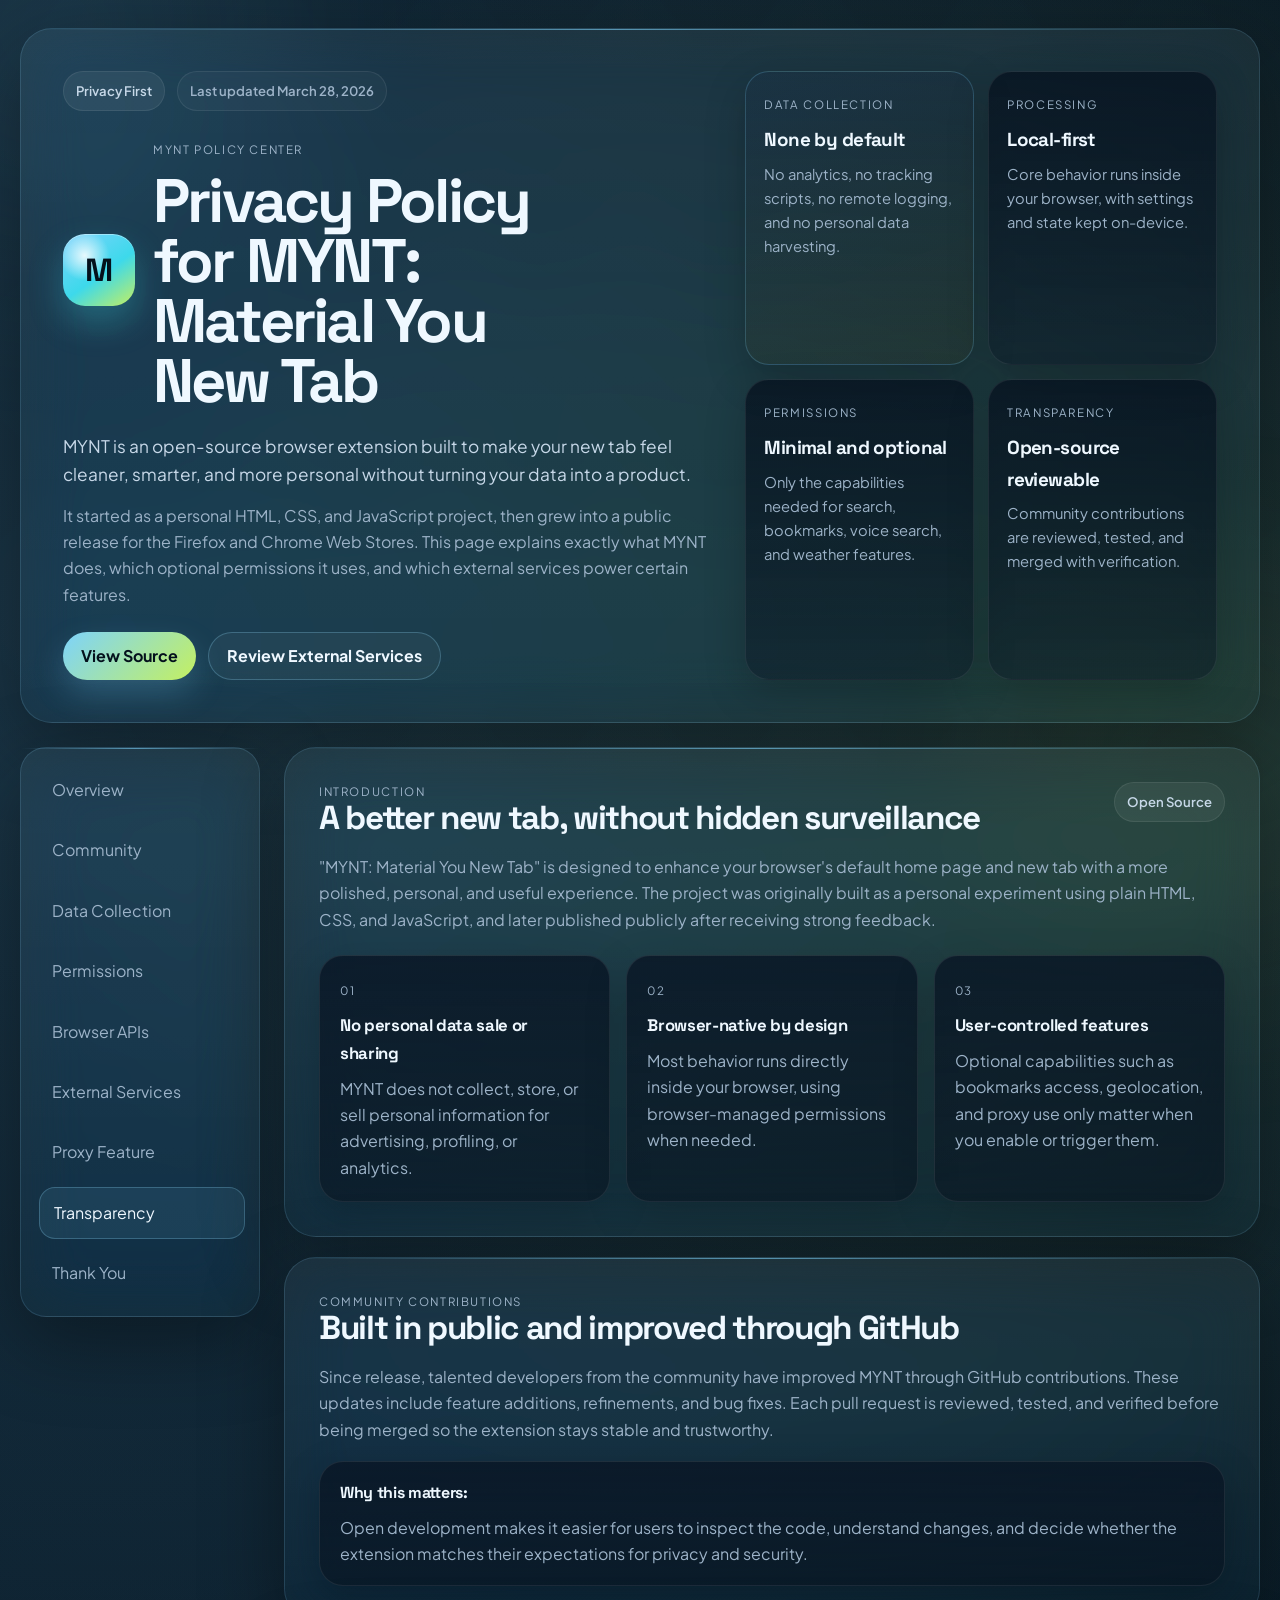
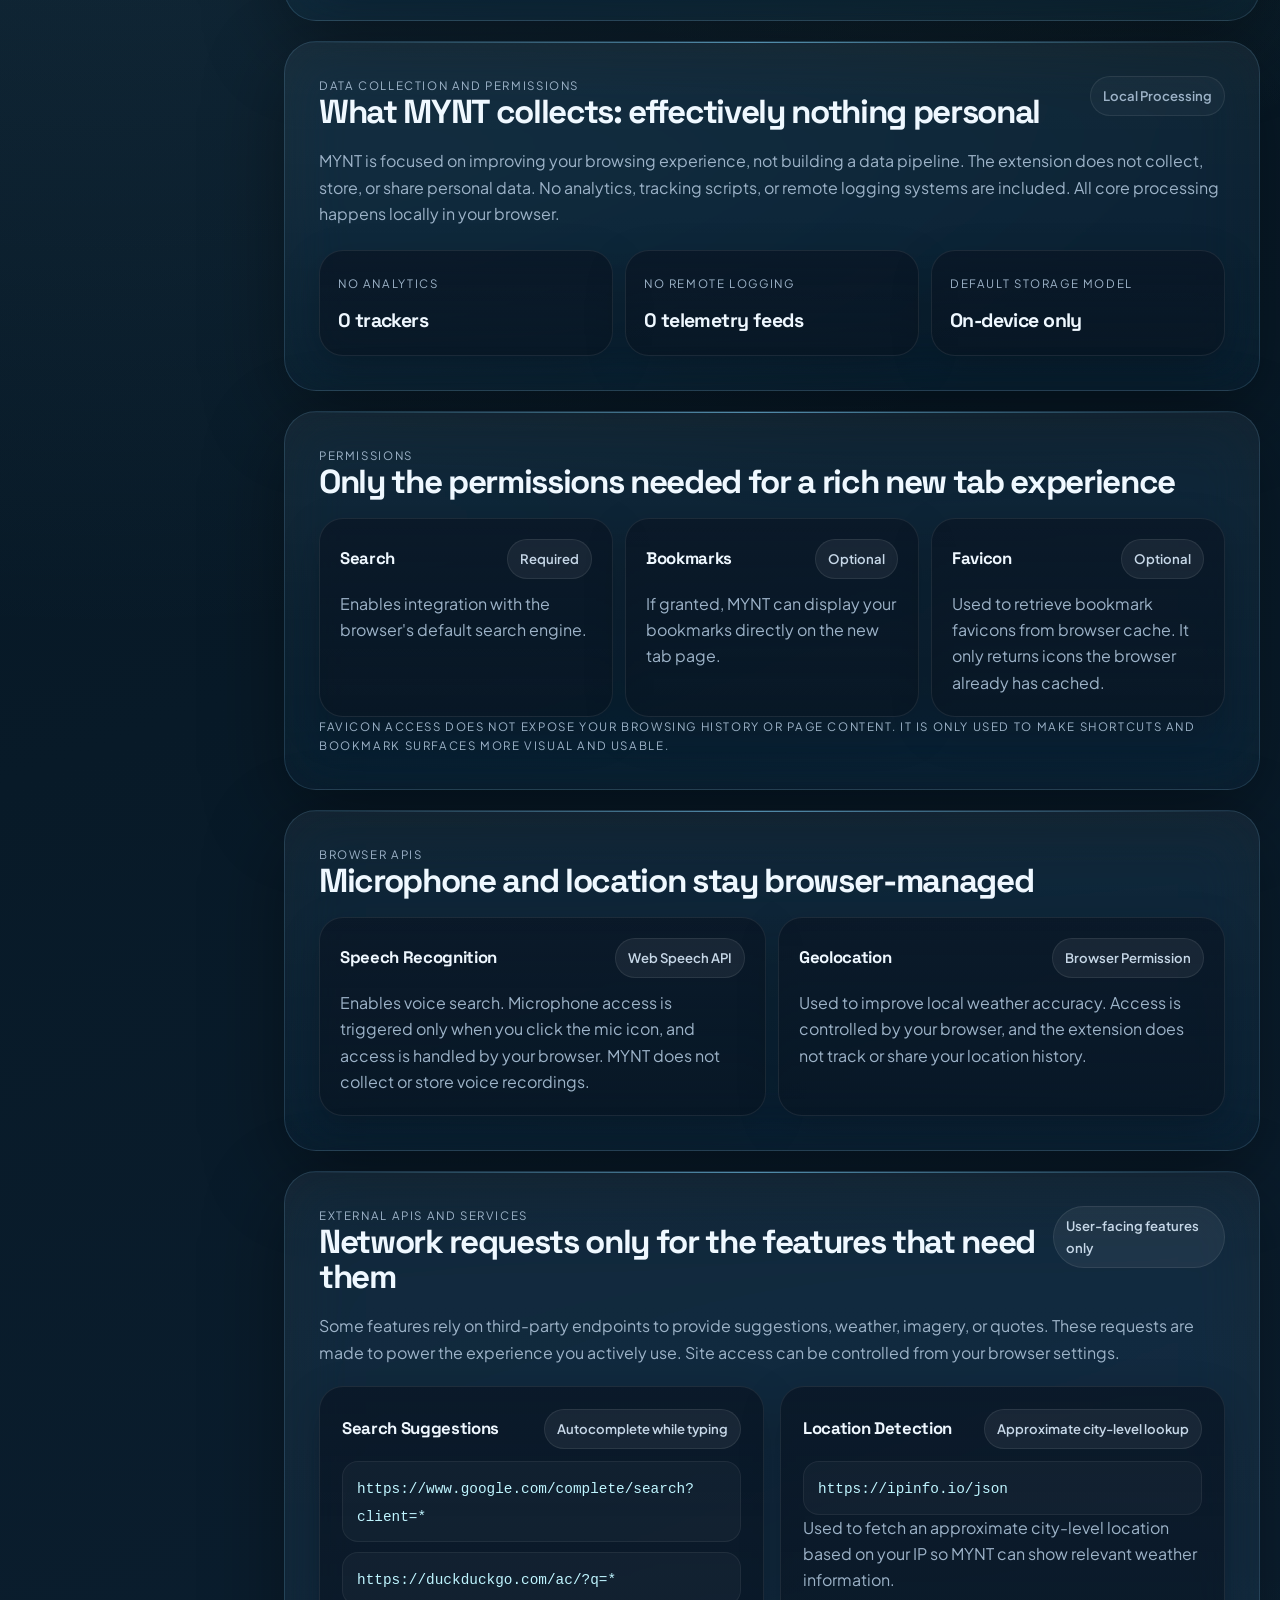
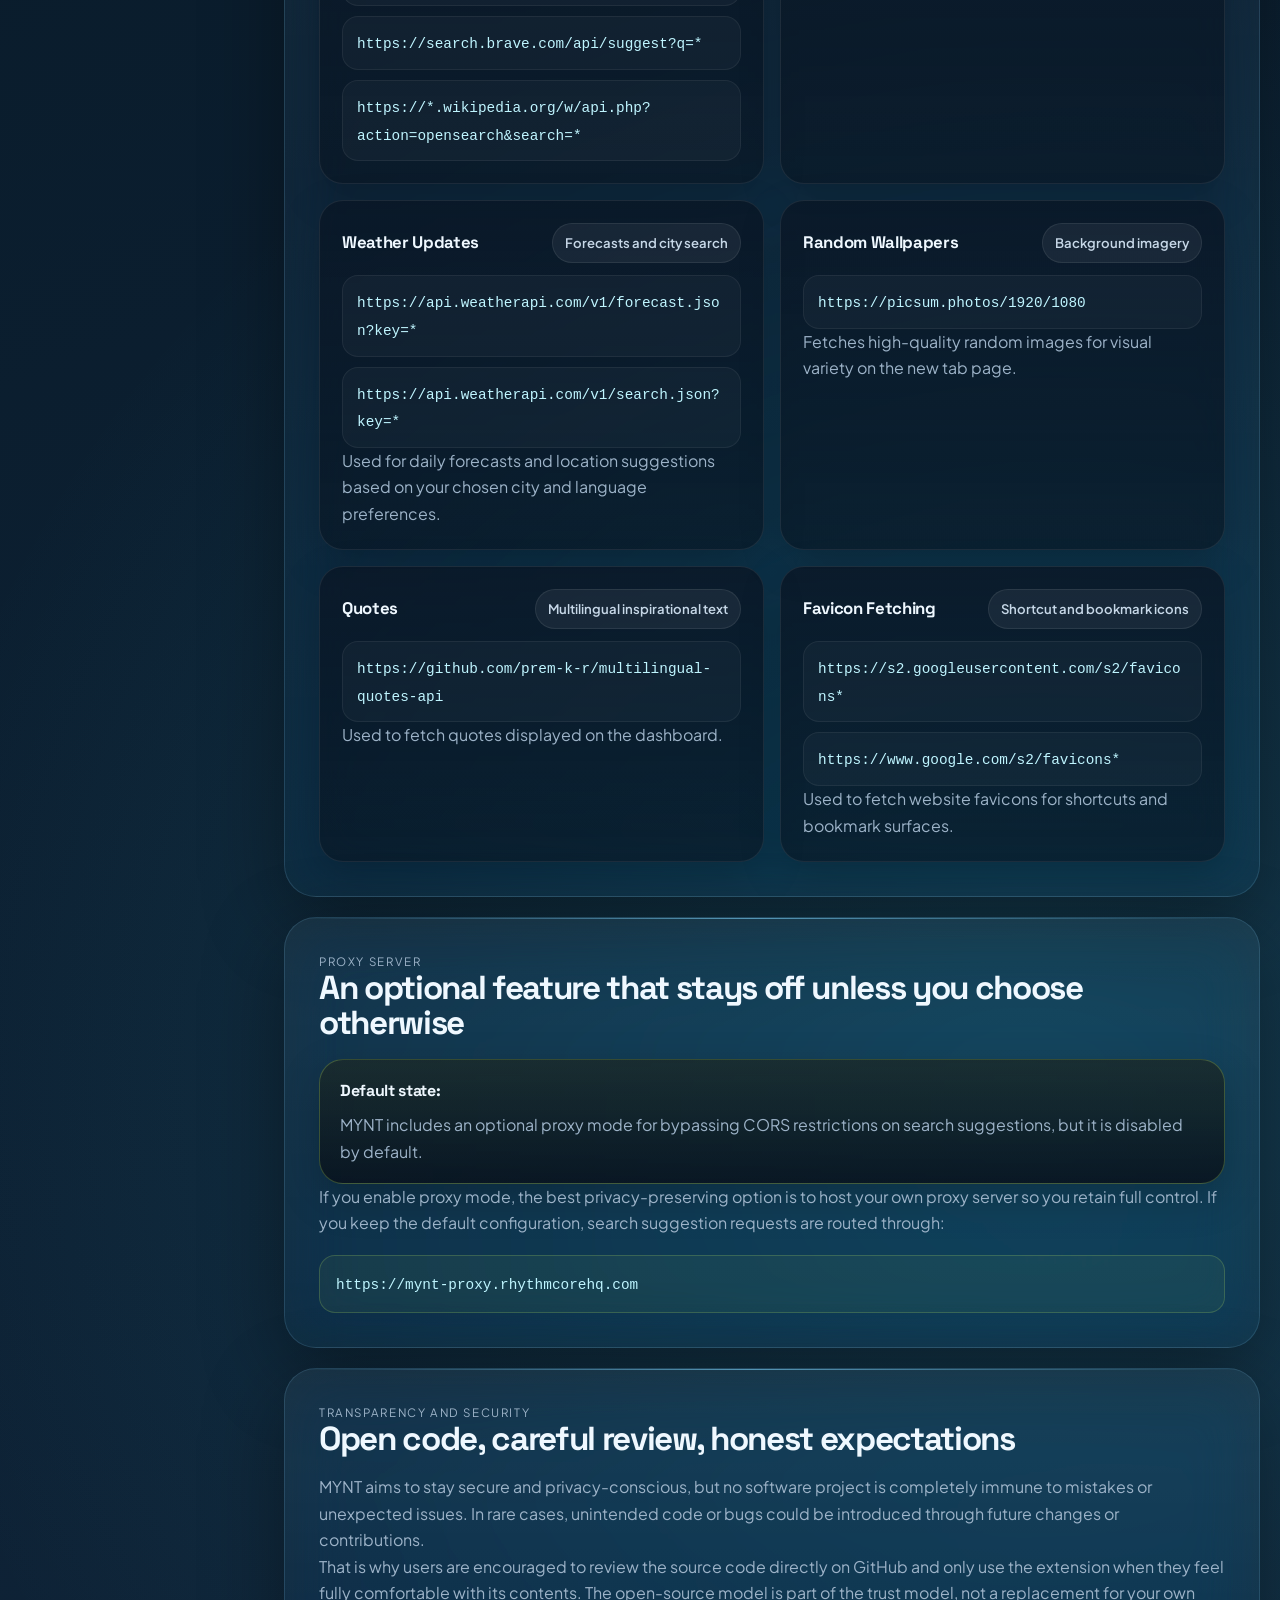
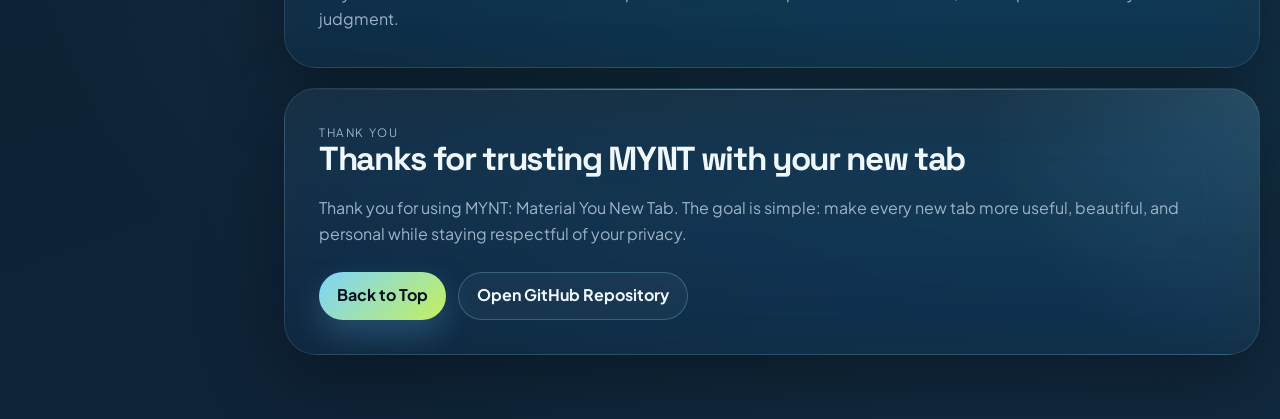
==== docs/privacy.html @ 91a8cda2 "Fix GitHub Pages docs path" ====
<!DOCTYPE html>
<html lang="en">
<head>
    <meta charset="UTF-8">
    <meta name="viewport" content="width=device-width, initial-scale=1.0">
    <title>Privacy Policy | MYNT: Material You New Tab</title>
    <meta name="description" content="Privacy Policy for MYNT: Material You New Tab. Learn what the extension accesses, which services it uses, and how it protects your privacy.">
    <link rel="icon" type="image/png" href="../icon-48.png">
    <link rel="preconnect" href="https://fonts.googleapis.com">
    <link rel="preconnect" href="https://fonts.gstatic.com" crossorigin>
    <link href="https://fonts.googleapis.com/css2?family=Plus+Jakarta+Sans:wght@400;500;600;700;800&family=Space+Grotesk:wght@400;500;700&display=swap" rel="stylesheet">
    <link rel="stylesheet" href="privacy.css">
</head>
<body>
    <div class="privacy-noise" aria-hidden="true"></div>
    <div class="privacy-glow privacy-glow-a" aria-hidden="true"></div>
    <div class="privacy-glow privacy-glow-b" aria-hidden="true"></div>

    <div class="page-shell">
        <header class="hero-panel" id="top">
            <div class="hero-copy">
                <div class="hero-eyebrow">
                    <span class="eyebrow-pill">Privacy First</span>
                    <span class="eyebrow-pill eyebrow-pill-muted">Last updated March 28, 2026</span>
                </div>
                <div class="brand-row">
                    <div class="brand-mark" aria-hidden="true">M</div>
                    <div>
                        <p class="brand-label">MYNT Policy Center</p>
                        <h1>Privacy Policy for MYNT: Material You New Tab</h1>
                    </div>
                </div>
                <p class="hero-lead">
                    MYNT is an open-source browser extension built to make your new tab feel cleaner,
                    smarter, and more personal without turning your data into a product.
                </p>
                <p class="hero-text">
                    It started as a personal HTML, CSS, and JavaScript project, then grew into a public
                    release for the Firefox and Chrome Web Stores. This page explains exactly what MYNT
                    does, which optional permissions it uses, and which external services power certain features.
                </p>
                <div class="hero-actions">
                    <a class="cta-primary" href="https://github.com/aniketmishra-0/OmSpace---New-Tab-Dashboard" target="_blank" rel="noreferrer">View Source</a>
                    <a class="cta-secondary" href="#services">Review External Services</a>
                </div>
            </div>

            <aside class="hero-stats" aria-label="Privacy highlights">
                <article class="signal-card signal-card-strong">
                    <span class="signal-label">Data Collection</span>
                    <strong>None by default</strong>
                    <p>No analytics, no tracking scripts, no remote logging, and no personal data harvesting.</p>
                </article>
                <article class="signal-card">
                    <span class="signal-label">Processing</span>
                    <strong>Local-first</strong>
                    <p>Core behavior runs inside your browser, with settings and state kept on-device.</p>
                </article>
                <article class="signal-card">
                    <span class="signal-label">Permissions</span>
                    <strong>Minimal and optional</strong>
                    <p>Only the capabilities needed for search, bookmarks, voice search, and weather features.</p>
                </article>
                <article class="signal-card">
                    <span class="signal-label">Transparency</span>
                    <strong>Open-source reviewable</strong>
                    <p>Community contributions are reviewed, tested, and merged with verification.</p>
                </article>
            </aside>
        </header>

        <main class="policy-layout">
            <aside class="policy-nav-shell">
                <nav class="policy-nav" aria-label="Privacy sections">
                    <a href="#overview" class="active">Overview</a>
                    <a href="#community">Community</a>
                    <a href="#collection">Data Collection</a>
                    <a href="#permissions">Permissions</a>
                    <a href="#browser-apis">Browser APIs</a>
                    <a href="#services">External Services</a>
                    <a href="#proxy">Proxy Feature</a>
                    <a href="#transparency">Transparency</a>
                    <a href="#thanks">Thank You</a>
                </nav>
            </aside>

            <div class="policy-content">
                <section class="policy-section" id="overview">
                    <div class="section-heading">
                        <div>
                            <p class="section-kicker">Introduction</p>
                            <h2>A better new tab, without hidden surveillance</h2>
                        </div>
                        <span class="section-badge">Open Source</span>
                    </div>
                    <p>
                        "MYNT: Material You New Tab" is designed to enhance your browser's default home page and new tab
                        with a more polished, personal, and useful experience. The project was originally built as a personal
                        experiment using plain HTML, CSS, and JavaScript, and later published publicly after receiving strong feedback.
                    </p>
                    <div class="principles-grid">
                        <article class="info-card">
                            <span class="card-index">01</span>
                            <h3>No personal data sale or sharing</h3>
                            <p>MYNT does not collect, store, or sell personal information for advertising, profiling, or analytics.</p>
                        </article>
                        <article class="info-card">
                            <span class="card-index">02</span>
                            <h3>Browser-native by design</h3>
                            <p>Most behavior runs directly inside your browser, using browser-managed permissions when needed.</p>
                        </article>
                        <article class="info-card">
                            <span class="card-index">03</span>
                            <h3>User-controlled features</h3>
                            <p>Optional capabilities such as bookmarks access, geolocation, and proxy use only matter when you enable or trigger them.</p>
                        </article>
                    </div>
                </section>

                <section class="policy-section" id="community">
                    <div class="section-heading">
                        <div>
                            <p class="section-kicker">Community Contributions</p>
                            <h2>Built in public and improved through GitHub</h2>
                        </div>
                    </div>
                    <p>
                        Since release, talented developers from the community have improved MYNT through GitHub contributions.
                        These updates include feature additions, refinements, and bug fixes. Each pull request is reviewed,
                        tested, and verified before being merged so the extension stays stable and trustworthy.
                    </p>
                    <div class="callout">
                        <strong>Why this matters:</strong>
                        <p>
                            Open development makes it easier for users to inspect the code, understand changes, and decide whether
                            the extension matches their expectations for privacy and security.
                        </p>
                    </div>
                </section>

                <section class="policy-section" id="collection">
                    <div class="section-heading">
                        <div>
                            <p class="section-kicker">Data Collection and Permissions</p>
                            <h2>What MYNT collects: effectively nothing personal</h2>
                        </div>
                        <span class="section-badge section-badge-calm">Local Processing</span>
                    </div>
                    <p>
                        MYNT is focused on improving your browsing experience, not building a data pipeline. The extension does not
                        collect, store, or share personal data. No analytics, tracking scripts, or remote logging systems are included.
                        All core processing happens locally in your browser.
                    </p>
                    <div class="mini-stat-grid">
                        <article class="mini-stat">
                            <span>No analytics</span>
                            <strong>0 trackers</strong>
                        </article>
                        <article class="mini-stat">
                            <span>No remote logging</span>
                            <strong>0 telemetry feeds</strong>
                        </article>
                        <article class="mini-stat">
                            <span>Default storage model</span>
                            <strong>On-device only</strong>
                        </article>
                    </div>
                </section>

                <section class="policy-section" id="permissions">
                    <div class="section-heading">
                        <div>
                            <p class="section-kicker">Permissions</p>
                            <h2>Only the permissions needed for a rich new tab experience</h2>
                        </div>
                    </div>
                    <div class="permission-grid">
                        <article class="permission-card">
                            <div class="permission-top">
                                <h3>Search</h3>
                                <span>Required</span>
                            </div>
                            <p>Enables integration with the browser's default search engine.</p>
                        </article>
                        <article class="permission-card">
                            <div class="permission-top">
                                <h3>Bookmarks</h3>
                                <span>Optional</span>
                            </div>
                            <p>If granted, MYNT can display your bookmarks directly on the new tab page.</p>
                        </article>
                        <article class="permission-card">
                            <div class="permission-top">
                                <h3>Favicon</h3>
                                <span>Optional</span>
                            </div>
                            <p>Used to retrieve bookmark favicons from browser cache. It only returns icons the browser already has cached.</p>
                        </article>
                    </div>
                    <p class="section-note">
                        Favicon access does not expose your browsing history or page content. It is only used to make shortcuts and bookmark surfaces more visual and usable.
                    </p>
                </section>

                <section class="policy-section" id="browser-apis">
                    <div class="section-heading">
                        <div>
                            <p class="section-kicker">Browser APIs</p>
                            <h2>Microphone and location stay browser-managed</h2>
                        </div>
                    </div>
                    <div class="api-grid">
                        <article class="api-card">
                            <div class="api-title-row">
                                <h3>Speech Recognition</h3>
                                <span>Web Speech API</span>
                            </div>
                            <p>
                                Enables voice search. Microphone access is triggered only when you click the mic icon, and access is handled by your browser.
                                MYNT does not collect or store voice recordings.
                            </p>
                        </article>
                        <article class="api-card">
                            <div class="api-title-row">
                                <h3>Geolocation</h3>
                                <span>Browser Permission</span>
                            </div>
                            <p>
                                Used to improve local weather accuracy. Access is controlled by your browser, and the extension does not track or share your location history.
                            </p>
                        </article>
                    </div>
                </section>

                <section class="policy-section" id="services">
                    <div class="section-heading">
                        <div>
                            <p class="section-kicker">External APIs and Services</p>
                            <h2>Network requests only for the features that need them</h2>
                        </div>
                        <span class="section-badge">User-facing features only</span>
                    </div>
                    <p>
                        Some features rely on third-party endpoints to provide suggestions, weather, imagery, or quotes. These requests are made to power the experience you actively use.
                        Site access can be controlled from your browser settings.
                    </p>
                    <div class="service-stack">
                        <article class="service-card">
                            <div class="service-head">
                                <h3>Search Suggestions</h3>
                                <span>Autocomplete while typing</span>
                            </div>
                            <ul class="endpoint-list">
                                <li><code>https://www.google.com/complete/search?client=*</code></li>
                                <li><code>https://duckduckgo.com/ac/?q=*</code></li>
                                <li><code>https://search.brave.com/api/suggest?q=*</code></li>
                                <li><code>https://*.wikipedia.org/w/api.php?action=opensearch&amp;search=*</code></li>
                            </ul>
                        </article>

                        <article class="service-card">
                            <div class="service-head">
                                <h3>Location Detection</h3>
                                <span>Approximate city-level lookup</span>
                            </div>
                            <ul class="endpoint-list">
                                <li><code>https://ipinfo.io/json</code></li>
                            </ul>
                            <p>Used to fetch an approximate city-level location based on your IP so MYNT can show relevant weather information.</p>
                        </article>

                        <article class="service-card">
                            <div class="service-head">
                                <h3>Weather Updates</h3>
                                <span>Forecasts and city search</span>
                            </div>
                            <ul class="endpoint-list">
                                <li><code>https://api.weatherapi.com/v1/forecast.json?key=*</code></li>
                                <li><code>https://api.weatherapi.com/v1/search.json?key=*</code></li>
                            </ul>
                            <p>Used for daily forecasts and location suggestions based on your chosen city and language preferences.</p>
                        </article>

                        <article class="service-card">
                            <div class="service-head">
                                <h3>Random Wallpapers</h3>
                                <span>Background imagery</span>
                            </div>
                            <ul class="endpoint-list">
                                <li><code>https://picsum.photos/1920/1080</code></li>
                            </ul>
                            <p>Fetches high-quality random images for visual variety on the new tab page.</p>
                        </article>

                        <article class="service-card">
                            <div class="service-head">
                                <h3>Quotes</h3>
                                <span>Multilingual inspirational text</span>
                            </div>
                            <ul class="endpoint-list">
                                <li><code>https://github.com/prem-k-r/multilingual-quotes-api</code></li>
                            </ul>
                            <p>Used to fetch quotes displayed on the dashboard.</p>
                        </article>

                        <article class="service-card">
                            <div class="service-head">
                                <h3>Favicon Fetching</h3>
                                <span>Shortcut and bookmark icons</span>
                            </div>
                            <ul class="endpoint-list">
                                <li><code>https://s2.googleusercontent.com/s2/favicons*</code></li>
                                <li><code>https://www.google.com/s2/favicons*</code></li>
                            </ul>
                            <p>Used to fetch website favicons for shortcuts and bookmark surfaces.</p>
                        </article>
                    </div>
                </section>

                <section class="policy-section" id="proxy">
                    <div class="section-heading">
                        <div>
                            <p class="section-kicker">Proxy Server</p>
                            <h2>An optional feature that stays off unless you choose otherwise</h2>
                        </div>
                    </div>
                    <div class="callout callout-highlight">
                        <strong>Default state:</strong>
                        <p>MYNT includes an optional proxy mode for bypassing CORS restrictions on search suggestions, but it is disabled by default.</p>
                    </div>
                    <p>
                        If you enable proxy mode, the best privacy-preserving option is to host your own proxy server so you retain full control.
                        If you keep the default configuration, search suggestion requests are routed through:
                    </p>
                    <p class="mono-line">
                        <code>https://mynt-proxy.rhythmcorehq.com</code>
                    </p>
                </section>

                <section class="policy-section" id="transparency">
                    <div class="section-heading">
                        <div>
                            <p class="section-kicker">Transparency and Security</p>
                            <h2>Open code, careful review, honest expectations</h2>
                        </div>
                    </div>
                    <p>
                        MYNT aims to stay secure and privacy-conscious, but no software project is completely immune to mistakes or unexpected issues.
                        In rare cases, unintended code or bugs could be introduced through future changes or contributions.
                    </p>
                    <p>
                        That is why users are encouraged to review the source code directly on GitHub and only use the extension when they feel fully comfortable with its contents.
                        The open-source model is part of the trust model, not a replacement for your own judgment.
                    </p>
                </section>

                <section class="policy-section policy-section-final" id="thanks">
                    <div class="section-heading">
                        <div>
                            <p class="section-kicker">Thank You</p>
                            <h2>Thanks for trusting MYNT with your new tab</h2>
                        </div>
                    </div>
                    <p>
                        Thank you for using MYNT: Material You New Tab. The goal is simple: make every new tab more useful,
                        beautiful, and personal while staying respectful of your privacy.
                    </p>
                    <div class="footer-actions">
                        <a class="cta-primary" href="#top">Back to Top</a>
                        <a class="cta-secondary" href="https://github.com/aniketmishra-0/OmSpace---New-Tab-Dashboard" target="_blank" rel="noreferrer">Open GitHub Repository</a>
                    </div>
                </section>
            </div>
        </main>
    </div>

    <script>
        const navLinks = [...document.querySelectorAll('.policy-nav a')];
        const sections = navLinks
            .map((link) => document.querySelector(link.getAttribute('href')))
            .filter(Boolean);

        const setActiveLink = (id) => {
            navLinks.forEach((link) => {
                link.classList.toggle('active', link.getAttribute('href') === `#${id}`);
            });
        };

        const observer = new IntersectionObserver((entries) => {
            entries.forEach((entry) => {
                if (entry.isIntersecting) setActiveLink(entry.target.id);
            });
        }, {
            rootMargin: '-28% 0px -55% 0px',
            threshold: 0.1
        });

        sections.forEach((section) => observer.observe(section));
    </script>
</body>
</html>
---- docs/privacy.css ----
:root {
    --bg-0: #04111c;
    --bg-1: #081a28;
    --bg-2: #10253b;
    --panel: rgba(10, 21, 34, 0.72);
    --panel-strong: rgba(8, 18, 29, 0.86);
    --panel-soft: rgba(11, 28, 42, 0.58);
    --line: rgba(137, 207, 240, 0.16);
    --line-strong: rgba(137, 207, 240, 0.28);
    --text: #eff8ff;
    --muted: #9db3c8;
    --muted-strong: #c7d8e8;
    --accent: #7dd3fc;
    --accent-strong: #3dd9eb;
    --accent-lime: #c4f060;
    --shadow: 0 24px 80px rgba(0, 0, 0, 0.38);
    --shadow-soft: 0 14px 40px rgba(0, 0, 0, 0.22);
    --radius-xl: 32px;
    --radius-lg: 24px;
    --radius-md: 18px;
    --radius-pill: 999px;
    --font-display: 'Space Grotesk', sans-serif;
    --font-body: 'Plus Jakarta Sans', sans-serif;
}

*,
*::before,
*::after {
    box-sizing: border-box;
}

html {
    scroll-behavior: smooth;
}

body {
    margin: 0;
    min-height: 100vh;
    color: var(--text);
    font-family: var(--font-body);
    line-height: 1.65;
    background:
        radial-gradient(circle at 8% 12%, rgba(125, 211, 252, 0.18), transparent 34%),
        radial-gradient(circle at 84% 14%, rgba(196, 240, 96, 0.1), transparent 22%),
        radial-gradient(circle at 80% 82%, rgba(61, 217, 235, 0.14), transparent 26%),
        linear-gradient(160deg, var(--bg-0) 0%, var(--bg-1) 42%, var(--bg-2) 100%);
    overflow-x: hidden;
}

body::before {
    content: '';
    position: fixed;
    inset: 0;
    pointer-events: none;
    background:
        linear-gradient(rgba(255, 255, 255, 0.02) 1px, transparent 1px),
        linear-gradient(90deg, rgba(255, 255, 255, 0.02) 1px, transparent 1px);
    background-size: 56px 56px;
    mask-image: radial-gradient(circle at center, black 54%, transparent 100%);
    opacity: 0.18;
}

.privacy-noise,
.privacy-glow {
    position: fixed;
    inset: 0;
    pointer-events: none;
}

.privacy-noise {
    opacity: 0.035;
    mix-blend-mode: soft-light;
    background-image:
        linear-gradient(0deg, transparent 0%, rgba(255, 255, 255, 0.5) 50%, transparent 100%),
        linear-gradient(90deg, transparent 0%, rgba(255, 255, 255, 0.4) 50%, transparent 100%);
    background-size: 240px 240px, 180px 180px;
}

.privacy-glow {
    filter: blur(120px);
    opacity: 0.45;
}

.privacy-glow-a {
    inset: -20% auto auto -12%;
    width: 420px;
    height: 420px;
    border-radius: 50%;
    background: rgba(125, 211, 252, 0.24);
    animation: floatA 16s ease-in-out infinite alternate;
}

.privacy-glow-b {
    inset: auto -12% -10% auto;
    width: 420px;
    height: 420px;
    border-radius: 50%;
    background: rgba(196, 240, 96, 0.12);
    animation: floatB 18s ease-in-out infinite alternate;
}

.page-shell {
    position: relative;
    z-index: 1;
    width: min(1360px, calc(100% - 40px));
    margin: 0 auto;
    padding: 28px 0 64px;
}

.hero-panel,
.policy-section,
.policy-nav {
    border: 1px solid var(--line);
    background: linear-gradient(180deg, rgba(255, 255, 255, 0.06), rgba(255, 255, 255, 0.02));
    backdrop-filter: blur(30px) saturate(1.35);
    -webkit-backdrop-filter: blur(30px) saturate(1.35);
    box-shadow: var(--shadow);
}

.hero-panel {
    display: grid;
    grid-template-columns: minmax(0, 1.2fr) minmax(320px, 0.86fr);
    gap: 24px;
    padding: clamp(24px, 4vw, 42px);
    border-radius: var(--radius-xl);
    margin-bottom: 24px;
    overflow: hidden;
    position: relative;
}

.hero-panel::before,
.policy-section::before,
.policy-nav::before {
    content: '';
    position: absolute;
    inset: 0 auto auto 0;
    width: 100%;
    height: 1px;
    background: linear-gradient(90deg, transparent 0%, rgba(125, 211, 252, 0.6) 48%, transparent 100%);
}

.hero-copy,
.hero-stats,
.policy-nav,
.policy-section {
    position: relative;
}

.hero-eyebrow,
.hero-actions,
.brand-row,
.mini-stat-grid,
.permission-grid,
.api-grid,
.footer-actions {
    display: flex;
    flex-wrap: wrap;
    gap: 12px;
}

.hero-eyebrow {
    margin-bottom: 18px;
}

.eyebrow-pill,
.section-badge,
.permission-top span,
.api-title-row span,
.service-head span {
    display: inline-flex;
    align-items: center;
    padding: 8px 12px;
    border-radius: var(--radius-pill);
    border: 1px solid rgba(255, 255, 255, 0.08);
    background: rgba(255, 255, 255, 0.06);
    color: var(--muted-strong);
    font-size: 0.82rem;
    font-weight: 600;
}

.eyebrow-pill-muted,
.section-badge-calm {
    color: var(--muted);
    background: rgba(255, 255, 255, 0.03);
}

.brand-row {
    align-items: center;
    gap: 18px;
    margin-bottom: 20px;
}

.brand-mark {
    width: 72px;
    height: 72px;
    border-radius: 22px;
    display: grid;
    place-items: center;
    font: 800 2rem/1 var(--font-display);
    color: #04111c;
    background:
        radial-gradient(circle at 30% 30%, rgba(255, 255, 255, 0.85), transparent 35%),
        linear-gradient(145deg, var(--accent) 0%, var(--accent-strong) 55%, var(--accent-lime) 100%);
    box-shadow:
        0 16px 34px rgba(61, 217, 235, 0.28),
        inset 0 1px 0 rgba(255, 255, 255, 0.38);
}

.brand-label,
.section-kicker,
.signal-label,
.card-index,
.mini-stat span,
.section-note {
    text-transform: uppercase;
    letter-spacing: 0.14em;
    font-size: 0.72rem;
    color: var(--muted);
}

h1,
h2,
h3,
strong {
    font-family: var(--font-display);
}

h1 {
    margin: 0;
    font-size: clamp(2.4rem, 4.8vw, 4.3rem);
    line-height: 0.98;
    letter-spacing: -0.045em;
    max-width: 11ch;
}

h2 {
    margin: 0;
    font-size: clamp(1.5rem, 2.6vw, 2.15rem);
    line-height: 1.05;
    letter-spacing: -0.04em;
}

h3 {
    margin: 0;
    font-size: 1.05rem;
    letter-spacing: -0.02em;
}

.hero-lead {
    margin: 0 0 14px;
    max-width: 62ch;
    font-size: 1.08rem;
    color: var(--muted-strong);
}

.hero-text,
.policy-section p,
.service-card p,
.callout p {
    margin: 0;
    color: var(--muted);
}

.hero-actions {
    margin-top: 24px;
}

.cta-primary,
.cta-secondary {
    display: inline-flex;
    align-items: center;
    justify-content: center;
    min-height: 48px;
    padding: 0 18px;
    border-radius: var(--radius-pill);
    font-weight: 700;
    text-decoration: none;
    transition: transform 180ms ease, border-color 180ms ease, background 180ms ease, box-shadow 180ms ease;
}

.cta-primary {
    color: #04111c;
    background: linear-gradient(135deg, var(--accent) 0%, var(--accent-lime) 100%);
    box-shadow: 0 14px 32px rgba(125, 211, 252, 0.22);
}

.cta-secondary {
    color: var(--text);
    border: 1px solid var(--line-strong);
    background: rgba(255, 255, 255, 0.04);
}

.cta-primary:hover,
.cta-secondary:hover {
    transform: translateY(-2px);
}

.hero-stats {
    display: grid;
    grid-template-columns: repeat(2, minmax(0, 1fr));
    gap: 14px;
}

.signal-card {
    padding: 18px;
    border-radius: var(--radius-lg);
    border: 1px solid rgba(255, 255, 255, 0.07);
    background: linear-gradient(180deg, rgba(7, 19, 32, 0.8), rgba(9, 21, 34, 0.46));
    box-shadow: var(--shadow-soft);
}

.signal-card-strong {
    background:
        linear-gradient(160deg, rgba(125, 211, 252, 0.14), rgba(196, 240, 96, 0.08)),
        linear-gradient(180deg, rgba(7, 19, 32, 0.84), rgba(9, 21, 34, 0.5));
    border-color: rgba(125, 211, 252, 0.22);
}

.signal-card strong {
    display: block;
    margin: 8px 0 6px;
    font-size: 1.18rem;
    letter-spacing: -0.03em;
}

.signal-card p {
    margin: 0;
    color: var(--muted);
    font-size: 0.92rem;
}

.policy-layout {
    display: grid;
    grid-template-columns: 240px minmax(0, 1fr);
    gap: 24px;
    align-items: start;
}

.policy-nav-shell {
    position: sticky;
    top: 20px;
}

.policy-nav {
    position: sticky;
    top: 20px;
    display: grid;
    gap: 8px;
    padding: 16px;
    border-radius: 26px;
}

.policy-nav a {
    color: var(--muted);
    text-decoration: none;
    padding: 12px 14px;
    border-radius: 16px;
    border: 1px solid transparent;
    transition: background 160ms ease, border-color 160ms ease, color 160ms ease, transform 160ms ease;
}

.policy-nav a:hover,
.policy-nav a.active {
    color: var(--text);
    border-color: var(--line-strong);
    background: rgba(125, 211, 252, 0.09);
    transform: translateX(2px);
}

.policy-content {
    display: grid;
    gap: 20px;
}

.policy-section {
    position: relative;
    padding: clamp(22px, 3vw, 34px);
    border-radius: var(--radius-xl);
    overflow: hidden;
}

.section-heading {
    display: flex;
    align-items: flex-start;
    justify-content: space-between;
    gap: 16px;
    margin-bottom: 18px;
}

.section-kicker {
    margin: 0 0 10px;
}

.principles-grid,
.service-stack {
    display: grid;
    gap: 16px;
}

.principles-grid {
    grid-template-columns: repeat(3, minmax(0, 1fr));
    margin-top: 22px;
}

.info-card,
.service-card,
.callout,
.mini-stat,
.permission-card,
.api-card {
    border-radius: var(--radius-lg);
    border: 1px solid rgba(255, 255, 255, 0.08);
    background: linear-gradient(180deg, rgba(10, 23, 38, 0.84), rgba(8, 18, 29, 0.58));
    box-shadow: var(--shadow-soft);
}

.info-card {
    padding: 20px;
}

.card-index {
    display: inline-block;
    margin-bottom: 12px;
}

.info-card p {
    margin-top: 8px;
}

.callout {
    display: grid;
    gap: 8px;
    padding: 18px 20px;
    margin-top: 18px;
}

.callout strong {
    font-size: 1rem;
    letter-spacing: -0.02em;
}

.callout-highlight {
    border-color: rgba(196, 240, 96, 0.24);
    background:
        linear-gradient(180deg, rgba(196, 240, 96, 0.08), rgba(8, 18, 29, 0.7)),
        linear-gradient(180deg, rgba(10, 23, 38, 0.84), rgba(8, 18, 29, 0.58));
}

.mini-stat-grid {
    margin-top: 22px;
}

.mini-stat {
    flex: 1 1 180px;
    padding: 18px;
}

.mini-stat strong {
    display: block;
    margin-top: 10px;
    font-size: 1.22rem;
    letter-spacing: -0.03em;
}

.permission-grid,
.api-grid {
    margin-top: 6px;
}

.permission-grid {
    align-items: stretch;
}

.permission-card,
.api-card {
    flex: 1 1 240px;
    padding: 20px;
}

.permission-top,
.api-title-row,
.service-head {
    display: flex;
    align-items: center;
    justify-content: space-between;
    gap: 12px;
    margin-bottom: 12px;
}

.service-card {
    padding: 22px;
}

.service-stack {
    margin-top: 20px;
    grid-template-columns: repeat(2, minmax(0, 1fr));
}

.endpoint-list {
    margin: 0;
    padding: 0;
    list-style: none;
    display: grid;
    gap: 10px;
}

.endpoint-list li {
    padding: 12px 14px;
    border-radius: 16px;
    border: 1px solid rgba(255, 255, 255, 0.06);
    background: rgba(255, 255, 255, 0.03);
}

code {
    font-family: ui-monospace, SFMono-Regular, Menlo, Monaco, Consolas, 'Liberation Mono', monospace;
    font-size: 0.9rem;
    color: #bff5ff;
    word-break: break-word;
}

.section-note {
    margin-top: 18px;
}

.mono-line {
    margin-top: 18px !important;
    padding: 14px 16px;
    border-radius: 16px;
    border: 1px solid rgba(196, 240, 96, 0.2);
    background: rgba(196, 240, 96, 0.05);
}

.policy-section-final {
    background:
        radial-gradient(circle at top right, rgba(125, 211, 252, 0.14), transparent 28%),
        linear-gradient(180deg, rgba(255, 255, 255, 0.06), rgba(255, 255, 255, 0.02));
}

.footer-actions {
    margin-top: 24px;
}

a {
    color: inherit;
}

@keyframes floatA {
    from {
        transform: translate3d(0, 0, 0);
    }
    to {
        transform: translate3d(48px, 30px, 0);
    }
}

@keyframes floatB {
    from {
        transform: translate3d(0, 0, 0);
    }
    to {
        transform: translate3d(-36px, -24px, 0);
    }
}

@media (max-width: 1120px) {
    .hero-panel,
    .policy-layout {
        grid-template-columns: 1fr;
    }

    .policy-nav-shell,
    .policy-nav {
        position: static;
    }

    .policy-nav {
        grid-template-columns: repeat(auto-fit, minmax(140px, 1fr));
    }

    .principles-grid,
    .service-stack {
        grid-template-columns: repeat(2, minmax(0, 1fr));
    }
}

@media (max-width: 760px) {
    .page-shell {
        width: min(100% - 24px, 100%);
        padding-top: 18px;
        padding-bottom: 40px;
    }

    .hero-panel,
    .policy-section {
        border-radius: 24px;
    }

    .hero-panel {
        padding: 22px;
    }

    .hero-stats,
    .principles-grid,
    .service-stack {
        grid-template-columns: 1fr;
    }

    .brand-row {
        align-items: flex-start;
    }

    .brand-mark {
        width: 60px;
        height: 60px;
        border-radius: 18px;
        font-size: 1.6rem;
    }

    .policy-nav {
        grid-template-columns: 1fr 1fr;
    }

    .section-heading,
    .permission-top,
    .api-title-row,
    .service-head {
        flex-direction: column;
        align-items: flex-start;
    }

    .cta-primary,
    .cta-secondary {
        width: 100%;
    }
}

@media (prefers-reduced-motion: reduce) {
    html {
        scroll-behavior: auto;
    }

    *,
    *::before,
    *::after {
        animation: none !important;
        transition: none !important;
    }
}
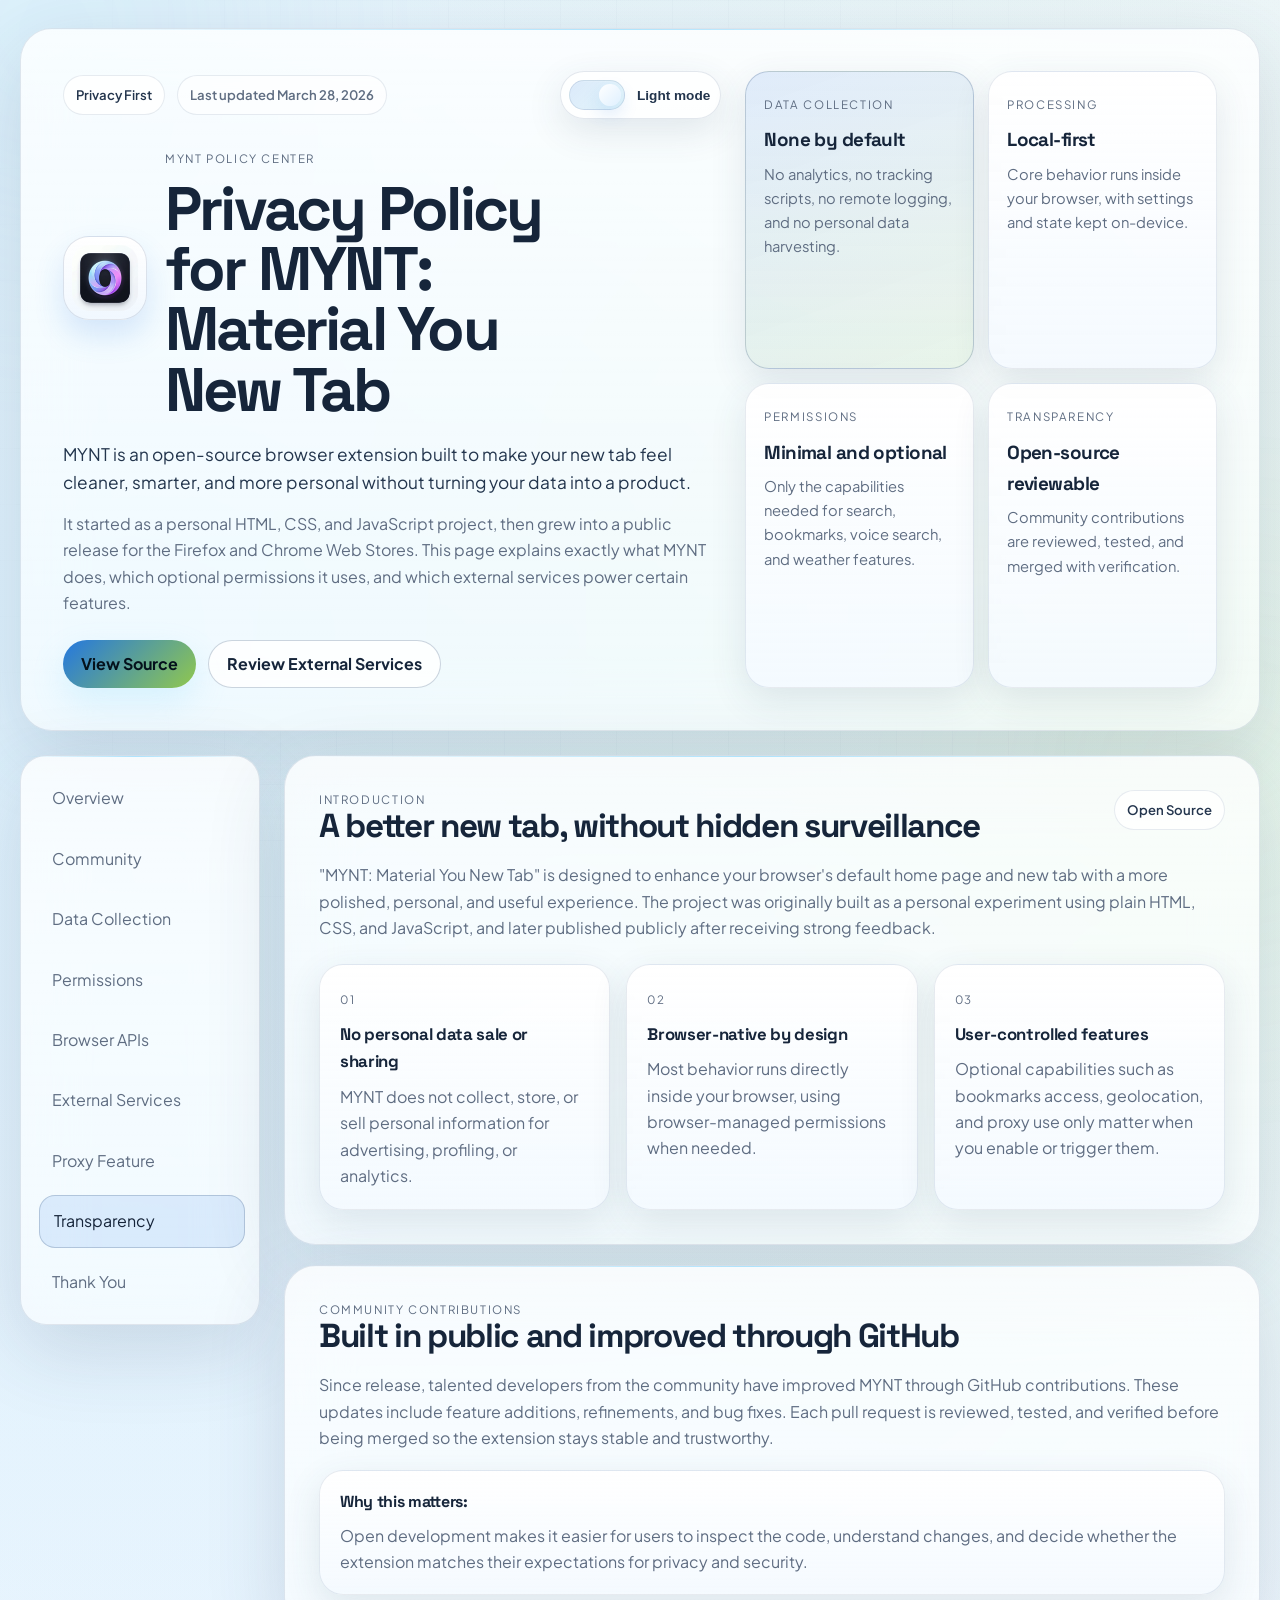
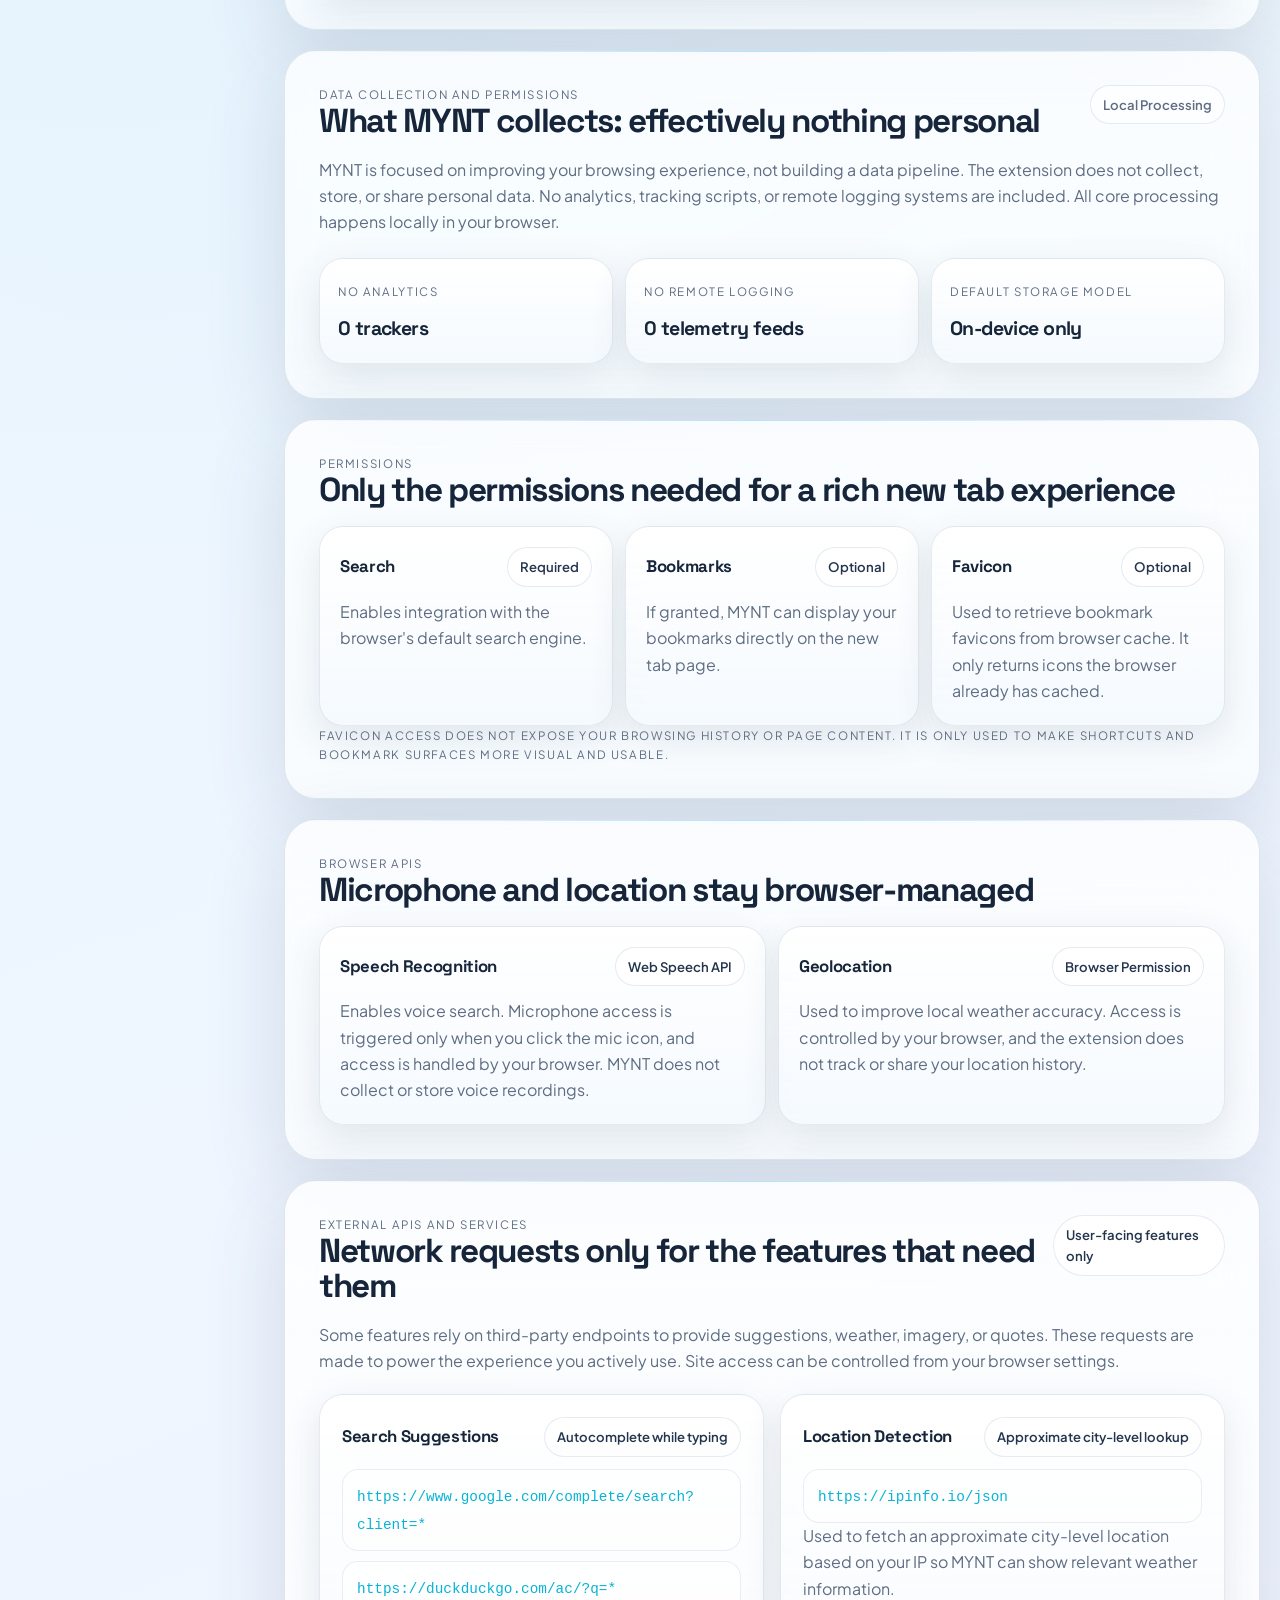
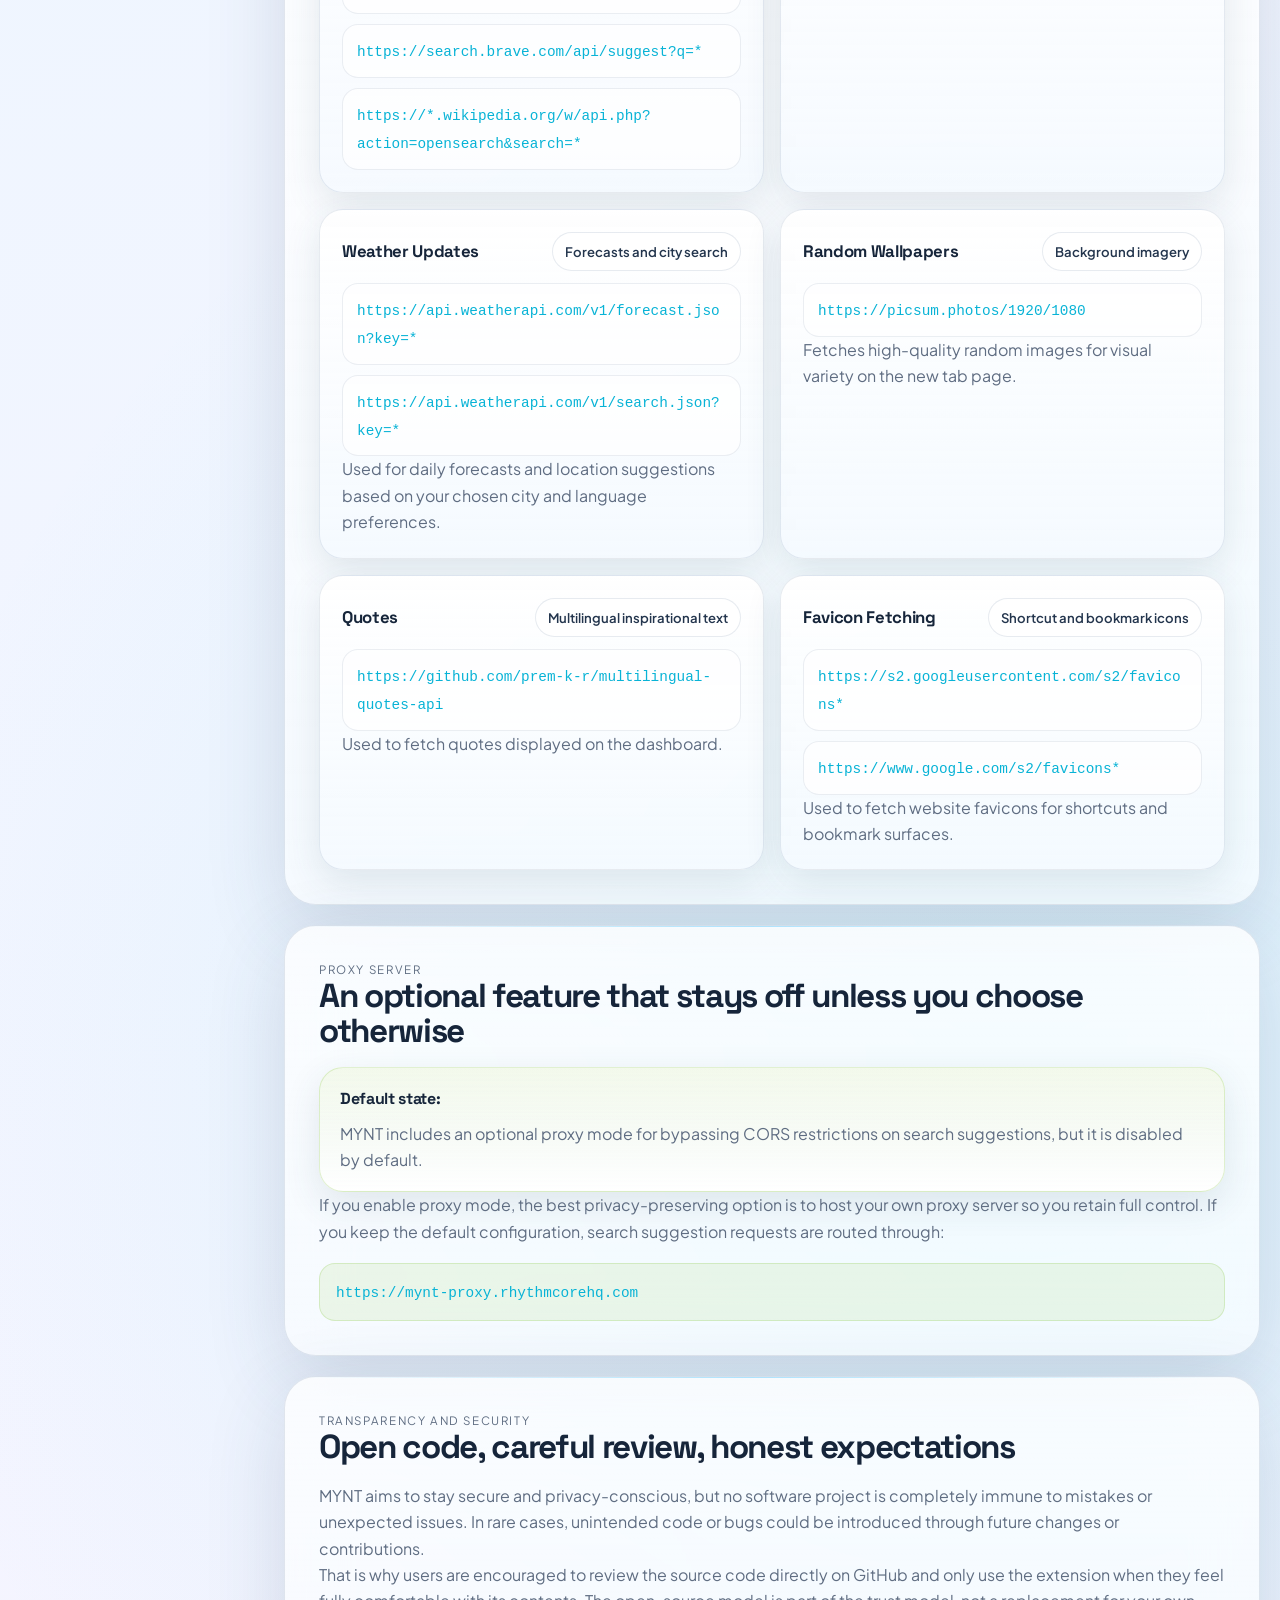
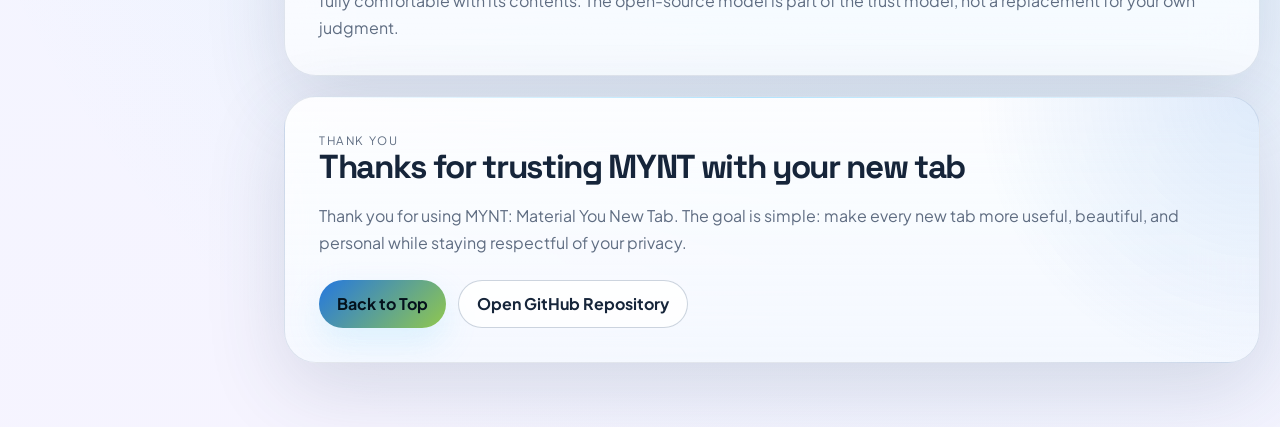
==== commit 24253806: "Add theme toggle and logo to privacy page" ====
--- a/docs/privacy.html
+++ b/docs/privacy.html
@@ -5,7 +5,14 @@
     <meta name="viewport" content="width=device-width, initial-scale=1.0">
     <title>Privacy Policy | MYNT: Material You New Tab</title>
     <meta name="description" content="Privacy Policy for MYNT: Material You New Tab. Learn what the extension accesses, which services it uses, and how it protects your privacy.">
-    <link rel="icon" type="image/png" href="../icon-48.png">
+    <script>
+        (() => {
+            const storedTheme = localStorage.getItem('privacy-theme');
+            const preferredTheme = window.matchMedia('(prefers-color-scheme: light)').matches ? 'light' : 'dark';
+            document.documentElement.setAttribute('data-theme', storedTheme || preferredTheme);
+        })();
+    </script>
+    <link rel="icon" type="image/png" href="icon-128.png">
     <link rel="preconnect" href="https://fonts.googleapis.com">
     <link rel="preconnect" href="https://fonts.gstatic.com" crossorigin>
     <link href="https://fonts.googleapis.com/css2?family=Plus+Jakarta+Sans:wght@400;500;600;700;800&family=Space+Grotesk:wght@400;500;700&display=swap" rel="stylesheet">
@@ -19,12 +26,22 @@
     <div class="page-shell">
         <header class="hero-panel" id="top">
             <div class="hero-copy">
-                <div class="hero-eyebrow">
-                    <span class="eyebrow-pill">Privacy First</span>
-                    <span class="eyebrow-pill eyebrow-pill-muted">Last updated March 28, 2026</span>
+                <div class="hero-topbar">
+                    <div class="hero-eyebrow">
+                        <span class="eyebrow-pill">Privacy First</span>
+                        <span class="eyebrow-pill eyebrow-pill-muted">Last updated March 28, 2026</span>
+                    </div>
+                    <button id="theme-toggle" class="theme-toggle" type="button" aria-live="polite">
+                        <span class="theme-toggle-track" aria-hidden="true">
+                            <span class="theme-toggle-knob"></span>
+                        </span>
+                        <span class="theme-toggle-text" id="theme-toggle-text">Dark mode</span>
+                    </button>
                 </div>
                 <div class="brand-row">
-                    <div class="brand-mark" aria-hidden="true">M</div>
+                    <div class="brand-mark">
+                        <img class="brand-logo" src="icon-128.png" alt="MYNT extension logo">
+                    </div>
                     <div>
                         <p class="brand-label">MYNT Policy Center</p>
                         <h1>Privacy Policy for MYNT: Material You New Tab</h1>
@@ -40,7 +57,7 @@
                     does, which optional permissions it uses, and which external services power certain features.
                 </p>
                 <div class="hero-actions">
-                    <a class="cta-primary" href="https://github.com/aniketmishra-0/OmSpace---New-Tab-Dashboard" target="_blank" rel="noreferrer">View Source</a>
+                    <a class="cta-primary" href="https://github.com/aniketmishra-0/OmSpace-New-Tab-Dashboard" target="_blank" rel="noreferrer">View Source</a>
                     <a class="cta-secondary" href="#services">Review External Services</a>
                 </div>
             </div>
@@ -367,7 +384,7 @@
                     </p>
                     <div class="footer-actions">
                         <a class="cta-primary" href="#top">Back to Top</a>
-                        <a class="cta-secondary" href="https://github.com/aniketmishra-0/OmSpace---New-Tab-Dashboard" target="_blank" rel="noreferrer">Open GitHub Repository</a>
+                        <a class="cta-secondary" href="https://github.com/aniketmishra-0/OmSpace-New-Tab-Dashboard" target="_blank" rel="noreferrer">Open GitHub Repository</a>
                     </div>
                 </section>
             </div>
@@ -375,10 +392,33 @@
     </div>
 
     <script>
+        const root = document.documentElement;
+        const themeToggle = document.querySelector('#theme-toggle');
+        const themeToggleText = document.querySelector('#theme-toggle-text');
         const navLinks = [...document.querySelectorAll('.policy-nav a')];
         const sections = navLinks
             .map((link) => document.querySelector(link.getAttribute('href')))
             .filter(Boolean);
+
+        const applyTheme = (theme) => {
+            root.setAttribute('data-theme', theme);
+
+            if (!themeToggle || !themeToggleText) return;
+
+            const nextTheme = theme === 'dark' ? 'light' : 'dark';
+            const currentLabel = theme === 'dark' ? 'Dark mode' : 'Light mode';
+            themeToggleText.textContent = currentLabel;
+            themeToggle.setAttribute('aria-label', `Switch to ${nextTheme} mode`);
+            themeToggle.setAttribute('aria-pressed', theme === 'dark' ? 'true' : 'false');
+        };
+
+        applyTheme(root.getAttribute('data-theme') || 'dark');
+
+        themeToggle?.addEventListener('click', () => {
+            const nextTheme = root.getAttribute('data-theme') === 'dark' ? 'light' : 'dark';
+            localStorage.setItem('privacy-theme', nextTheme);
+            applyTheme(nextTheme);
+        });
 
         const setActiveLink = (id) => {
             navLinks.forEach((link) => {
--- a/docs/privacy.css
+++ b/docs/privacy.css
@@ -1,10 +1,9 @@
-:root {
+:root,
+[data-theme="dark"] {
+    color-scheme: dark;
     --bg-0: #04111c;
     --bg-1: #081a28;
     --bg-2: #10253b;
-    --panel: rgba(10, 21, 34, 0.72);
-    --panel-strong: rgba(8, 18, 29, 0.86);
-    --panel-soft: rgba(11, 28, 42, 0.58);
     --line: rgba(137, 207, 240, 0.16);
     --line-strong: rgba(137, 207, 240, 0.28);
     --text: #eff8ff;
@@ -15,12 +14,91 @@
     --accent-lime: #c4f060;
     --shadow: 0 24px 80px rgba(0, 0, 0, 0.38);
     --shadow-soft: 0 14px 40px rgba(0, 0, 0, 0.22);
+    --grid-color: rgba(255, 255, 255, 0.02);
+    --grid-opacity: 0.18;
+    --panel-bg: linear-gradient(180deg, rgba(255, 255, 255, 0.06), rgba(255, 255, 255, 0.02));
+    --card-bg: linear-gradient(180deg, rgba(10, 23, 38, 0.84), rgba(8, 18, 29, 0.58));
+    --card-strong-bg:
+        linear-gradient(160deg, rgba(125, 211, 252, 0.14), rgba(196, 240, 96, 0.08)),
+        linear-gradient(180deg, rgba(7, 19, 32, 0.84), rgba(9, 21, 34, 0.5));
+    --chip-bg: rgba(255, 255, 255, 0.06);
+    --chip-muted-bg: rgba(255, 255, 255, 0.03);
+    --card-border-soft: rgba(255, 255, 255, 0.08);
+    --card-border-strong: rgba(255, 255, 255, 0.07);
+    --endpoint-bg: rgba(255, 255, 255, 0.03);
+    --endpoint-border: rgba(255, 255, 255, 0.06);
+    --nav-active-bg: rgba(125, 211, 252, 0.09);
+    --cta-secondary-bg: rgba(255, 255, 255, 0.04);
+    --callout-highlight-border: rgba(196, 240, 96, 0.24);
+    --callout-highlight-bg:
+        linear-gradient(180deg, rgba(196, 240, 96, 0.08), rgba(8, 18, 29, 0.7)),
+        linear-gradient(180deg, rgba(10, 23, 38, 0.84), rgba(8, 18, 29, 0.58));
+    --mono-border: rgba(196, 240, 96, 0.2);
+    --mono-bg: rgba(196, 240, 96, 0.05);
+    --section-final-bg:
+        radial-gradient(circle at top right, rgba(125, 211, 252, 0.14), transparent 28%),
+        linear-gradient(180deg, rgba(255, 255, 255, 0.06), rgba(255, 255, 255, 0.02));
+    --toggle-bg: rgba(255, 255, 255, 0.06);
+    --toggle-track-bg: linear-gradient(135deg, rgba(125, 211, 252, 0.2), rgba(61, 217, 235, 0.12));
+    --toggle-knob-bg: linear-gradient(135deg, #f6fcff 0%, #b7f1ff 100%);
+    --toggle-knob-shadow: 0 8px 16px rgba(0, 0, 0, 0.28);
+    --logo-shell-bg: linear-gradient(180deg, rgba(255, 255, 255, 0.12), rgba(255, 255, 255, 0.03));
+    --logo-shell-border: rgba(255, 255, 255, 0.16);
+    --logo-shell-shadow: 0 16px 34px rgba(61, 217, 235, 0.28), inset 0 1px 0 rgba(255, 255, 255, 0.38);
     --radius-xl: 32px;
     --radius-lg: 24px;
     --radius-md: 18px;
     --radius-pill: 999px;
     --font-display: 'Space Grotesk', sans-serif;
     --font-body: 'Plus Jakarta Sans', sans-serif;
+}
+
+[data-theme="light"] {
+    color-scheme: light;
+    --bg-0: #f2f7fb;
+    --bg-1: #edf6ff;
+    --bg-2: #f7f4ff;
+    --line: rgba(61, 88, 128, 0.14);
+    --line-strong: rgba(61, 88, 128, 0.26);
+    --text: #16253a;
+    --muted: #5f6d82;
+    --muted-strong: #23354d;
+    --accent: #2477e0;
+    --accent-strong: #08b3d6;
+    --accent-lime: #91c84d;
+    --shadow: 0 24px 80px rgba(51, 71, 102, 0.16);
+    --shadow-soft: 0 12px 36px rgba(51, 71, 102, 0.12);
+    --grid-color: rgba(31, 59, 108, 0.06);
+    --grid-opacity: 0.32;
+    --panel-bg: linear-gradient(180deg, rgba(255, 255, 255, 0.82), rgba(255, 255, 255, 0.6));
+    --card-bg: linear-gradient(180deg, rgba(255, 255, 255, 0.94), rgba(244, 249, 255, 0.82));
+    --card-strong-bg:
+        linear-gradient(160deg, rgba(36, 119, 224, 0.14), rgba(145, 200, 77, 0.12)),
+        linear-gradient(180deg, rgba(255, 255, 255, 0.95), rgba(244, 249, 255, 0.86));
+    --chip-bg: rgba(255, 255, 255, 0.82);
+    --chip-muted-bg: rgba(255, 255, 255, 0.62);
+    --card-border-soft: rgba(61, 88, 128, 0.12);
+    --card-border-strong: rgba(61, 88, 128, 0.12);
+    --endpoint-bg: rgba(255, 255, 255, 0.72);
+    --endpoint-border: rgba(61, 88, 128, 0.1);
+    --nav-active-bg: rgba(36, 119, 224, 0.12);
+    --cta-secondary-bg: rgba(255, 255, 255, 0.82);
+    --callout-highlight-border: rgba(145, 200, 77, 0.26);
+    --callout-highlight-bg:
+        linear-gradient(180deg, rgba(145, 200, 77, 0.11), rgba(255, 255, 255, 0.94)),
+        linear-gradient(180deg, rgba(255, 255, 255, 0.95), rgba(244, 249, 255, 0.86));
+    --mono-border: rgba(145, 200, 77, 0.26);
+    --mono-bg: rgba(145, 200, 77, 0.12);
+    --section-final-bg:
+        radial-gradient(circle at top right, rgba(36, 119, 224, 0.14), transparent 28%),
+        linear-gradient(180deg, rgba(255, 255, 255, 0.9), rgba(245, 249, 255, 0.8));
+    --toggle-bg: rgba(255, 255, 255, 0.78);
+    --toggle-track-bg: linear-gradient(135deg, rgba(36, 119, 224, 0.16), rgba(8, 179, 214, 0.1));
+    --toggle-knob-bg: linear-gradient(135deg, #ffffff 0%, #dff0ff 100%);
+    --toggle-knob-shadow: 0 8px 18px rgba(36, 119, 224, 0.18);
+    --logo-shell-bg: linear-gradient(180deg, rgba(255, 255, 255, 0.98), rgba(240, 247, 255, 0.9));
+    --logo-shell-border: rgba(61, 88, 128, 0.16);
+    --logo-shell-shadow: 0 16px 30px rgba(36, 119, 224, 0.16), inset 0 1px 0 rgba(255, 255, 255, 0.9);
 }
 
 *,
@@ -45,6 +123,7 @@
         radial-gradient(circle at 80% 82%, rgba(61, 217, 235, 0.14), transparent 26%),
         linear-gradient(160deg, var(--bg-0) 0%, var(--bg-1) 42%, var(--bg-2) 100%);
     overflow-x: hidden;
+    transition: background 220ms ease, color 220ms ease;
 }
 
 body::before {
@@ -53,11 +132,11 @@
     inset: 0;
     pointer-events: none;
     background:
-        linear-gradient(rgba(255, 255, 255, 0.02) 1px, transparent 1px),
-        linear-gradient(90deg, rgba(255, 255, 255, 0.02) 1px, transparent 1px);
+        linear-gradient(var(--grid-color) 1px, transparent 1px),
+        linear-gradient(90deg, var(--grid-color) 1px, transparent 1px);
     background-size: 56px 56px;
     mask-image: radial-gradient(circle at center, black 54%, transparent 100%);
-    opacity: 0.18;
+    opacity: var(--grid-opacity);
 }
 
 .privacy-noise,
@@ -111,7 +190,7 @@
 .policy-section,
 .policy-nav {
     border: 1px solid var(--line);
-    background: linear-gradient(180deg, rgba(255, 255, 255, 0.06), rgba(255, 255, 255, 0.02));
+    background: var(--panel-bg);
     backdrop-filter: blur(30px) saturate(1.35);
     -webkit-backdrop-filter: blur(30px) saturate(1.35);
     box-shadow: var(--shadow);
@@ -146,6 +225,7 @@
     position: relative;
 }
 
+.hero-topbar,
 .hero-eyebrow,
 .hero-actions,
 .brand-row,
@@ -158,8 +238,66 @@
     gap: 12px;
 }
 
+.hero-topbar {
+    align-items: center;
+    justify-content: space-between;
+    margin-bottom: 18px;
+}
+
 .hero-eyebrow {
-    margin-bottom: 18px;
+    margin-bottom: 0;
+}
+
+.theme-toggle {
+    display: inline-flex;
+    align-items: center;
+    gap: 12px;
+    padding: 8px 10px 8px 8px;
+    border: 1px solid var(--line);
+    border-radius: var(--radius-pill);
+    background: var(--toggle-bg);
+    box-shadow: var(--shadow-soft);
+    color: var(--text);
+    cursor: pointer;
+    transition: transform 180ms ease, border-color 180ms ease, background 180ms ease;
+}
+
+.theme-toggle:hover {
+    transform: translateY(-2px);
+    border-color: var(--line-strong);
+}
+
+.theme-toggle-track {
+    position: relative;
+    width: 56px;
+    height: 30px;
+    flex-shrink: 0;
+    border-radius: var(--radius-pill);
+    border: 1px solid var(--line);
+    background: var(--toggle-track-bg);
+    box-shadow: inset 0 1px 0 rgba(255, 255, 255, 0.12);
+}
+
+.theme-toggle-knob {
+    position: absolute;
+    top: 3px;
+    left: 3px;
+    width: 22px;
+    height: 22px;
+    border-radius: 50%;
+    background: var(--toggle-knob-bg);
+    box-shadow: var(--toggle-knob-shadow);
+    transition: transform 220ms cubic-bezier(0.22, 1, 0.36, 1);
+}
+
+[data-theme="light"] .theme-toggle-knob {
+    transform: translateX(26px);
+}
+
+.theme-toggle-text {
+    font-size: 0.85rem;
+    font-weight: 700;
+    color: var(--muted-strong);
 }
 
 .eyebrow-pill,
@@ -171,8 +309,8 @@
     align-items: center;
     padding: 8px 12px;
     border-radius: var(--radius-pill);
-    border: 1px solid rgba(255, 255, 255, 0.08);
-    background: rgba(255, 255, 255, 0.06);
+    border: 1px solid var(--card-border-soft);
+    background: var(--chip-bg);
     color: var(--muted-strong);
     font-size: 0.82rem;
     font-weight: 600;
@@ -181,7 +319,7 @@
 .eyebrow-pill-muted,
 .section-badge-calm {
     color: var(--muted);
-    background: rgba(255, 255, 255, 0.03);
+    background: var(--chip-muted-bg);
 }
 
 .brand-row {
@@ -191,19 +329,23 @@
 }
 
 .brand-mark {
-    width: 72px;
-    height: 72px;
-    border-radius: 22px;
+    width: 84px;
+    height: 84px;
+    padding: 8px;
+    border-radius: 26px;
     display: grid;
     place-items: center;
-    font: 800 2rem/1 var(--font-display);
-    color: #04111c;
-    background:
-        radial-gradient(circle at 30% 30%, rgba(255, 255, 255, 0.85), transparent 35%),
-        linear-gradient(145deg, var(--accent) 0%, var(--accent-strong) 55%, var(--accent-lime) 100%);
-    box-shadow:
-        0 16px 34px rgba(61, 217, 235, 0.28),
-        inset 0 1px 0 rgba(255, 255, 255, 0.38);
+    background: var(--logo-shell-bg);
+    border: 1px solid var(--logo-shell-border);
+    box-shadow: var(--logo-shell-shadow);
+}
+
+.brand-logo {
+    display: block;
+    width: 100%;
+    height: 100%;
+    object-fit: cover;
+    border-radius: 18px;
 }
 
 .brand-label,
@@ -287,7 +429,7 @@
 .cta-secondary {
     color: var(--text);
     border: 1px solid var(--line-strong);
-    background: rgba(255, 255, 255, 0.04);
+    background: var(--cta-secondary-bg);
 }
 
 .cta-primary:hover,
@@ -304,16 +446,14 @@
 .signal-card {
     padding: 18px;
     border-radius: var(--radius-lg);
-    border: 1px solid rgba(255, 255, 255, 0.07);
-    background: linear-gradient(180deg, rgba(7, 19, 32, 0.8), rgba(9, 21, 34, 0.46));
+    border: 1px solid var(--card-border-strong);
+    background: var(--card-bg);
     box-shadow: var(--shadow-soft);
 }
 
 .signal-card-strong {
-    background:
-        linear-gradient(160deg, rgba(125, 211, 252, 0.14), rgba(196, 240, 96, 0.08)),
-        linear-gradient(180deg, rgba(7, 19, 32, 0.84), rgba(9, 21, 34, 0.5));
-    border-color: rgba(125, 211, 252, 0.22);
+    background: var(--card-strong-bg);
+    border-color: var(--line-strong);
 }
 
 .signal-card strong {
@@ -363,7 +503,7 @@
 .policy-nav a.active {
     color: var(--text);
     border-color: var(--line-strong);
-    background: rgba(125, 211, 252, 0.09);
+    background: var(--nav-active-bg);
     transform: translateX(2px);
 }
 
@@ -409,8 +549,8 @@
 .permission-card,
 .api-card {
     border-radius: var(--radius-lg);
-    border: 1px solid rgba(255, 255, 255, 0.08);
-    background: linear-gradient(180deg, rgba(10, 23, 38, 0.84), rgba(8, 18, 29, 0.58));
+    border: 1px solid var(--card-border-soft);
+    background: var(--card-bg);
     box-shadow: var(--shadow-soft);
 }
 
@@ -440,10 +580,8 @@
 }
 
 .callout-highlight {
-    border-color: rgba(196, 240, 96, 0.24);
-    background:
-        linear-gradient(180deg, rgba(196, 240, 96, 0.08), rgba(8, 18, 29, 0.7)),
-        linear-gradient(180deg, rgba(10, 23, 38, 0.84), rgba(8, 18, 29, 0.58));
+    border-color: var(--callout-highlight-border);
+    background: var(--callout-highlight-bg);
 }
 
 .mini-stat-grid {
@@ -507,14 +645,14 @@
 .endpoint-list li {
     padding: 12px 14px;
     border-radius: 16px;
-    border: 1px solid rgba(255, 255, 255, 0.06);
-    background: rgba(255, 255, 255, 0.03);
+    border: 1px solid var(--endpoint-border);
+    background: var(--endpoint-bg);
 }
 
 code {
     font-family: ui-monospace, SFMono-Regular, Menlo, Monaco, Consolas, 'Liberation Mono', monospace;
     font-size: 0.9rem;
-    color: #bff5ff;
+    color: var(--accent-strong);
     word-break: break-word;
 }
 
@@ -526,14 +664,12 @@
     margin-top: 18px !important;
     padding: 14px 16px;
     border-radius: 16px;
-    border: 1px solid rgba(196, 240, 96, 0.2);
-    background: rgba(196, 240, 96, 0.05);
+    border: 1px solid var(--mono-border);
+    background: var(--mono-bg);
 }
 
 .policy-section-final {
-    background:
-        radial-gradient(circle at top right, rgba(125, 211, 252, 0.14), transparent 28%),
-        linear-gradient(180deg, rgba(255, 255, 255, 0.06), rgba(255, 255, 255, 0.02));
+    background: var(--section-final-bg);
 }
 
 .footer-actions {
@@ -599,6 +735,16 @@
         padding: 22px;
     }
 
+    .hero-topbar {
+        flex-direction: column;
+        align-items: stretch;
+    }
+
+    .theme-toggle {
+        justify-content: space-between;
+        width: 100%;
+    }
+
     .hero-stats,
     .principles-grid,
     .service-stack {
@@ -610,10 +756,9 @@
     }
 
     .brand-mark {
-        width: 60px;
-        height: 60px;
-        border-radius: 18px;
-        font-size: 1.6rem;
+        width: 68px;
+        height: 68px;
+        border-radius: 20px;
     }
 
     .policy-nav {
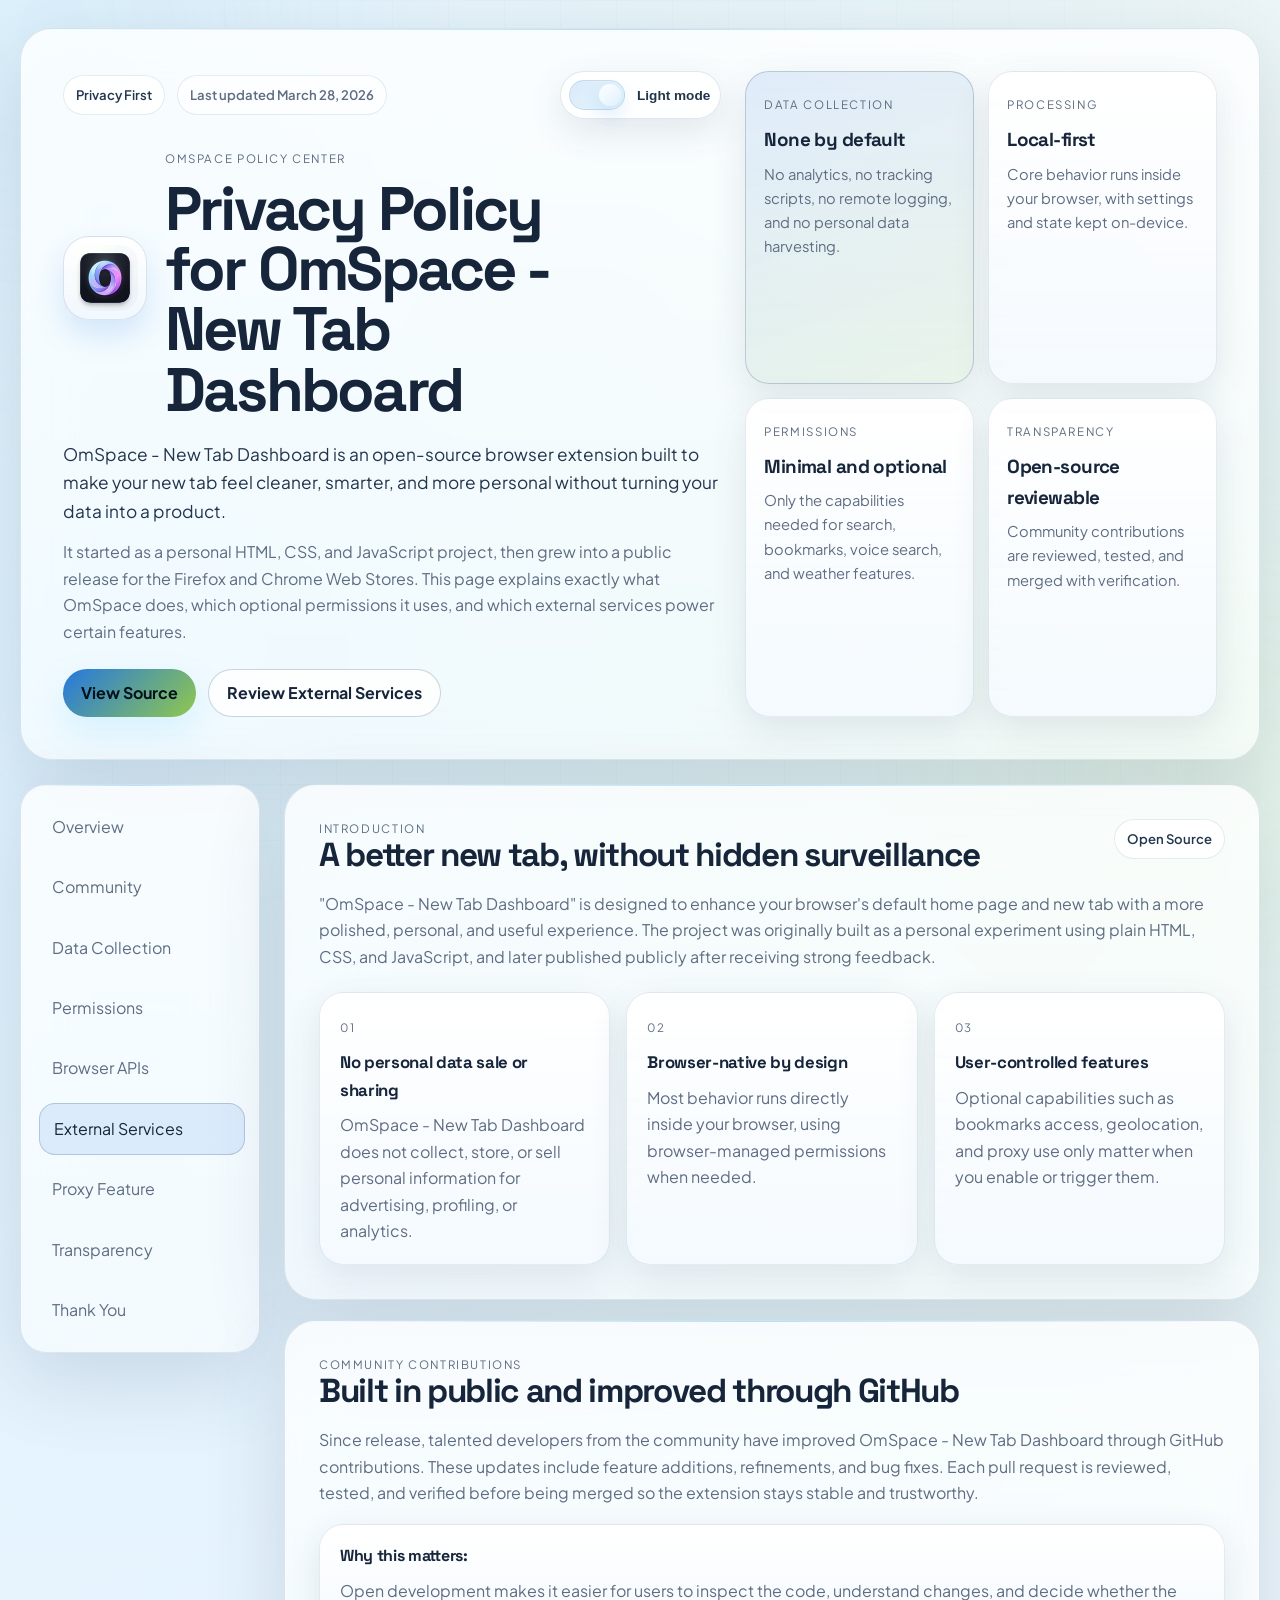
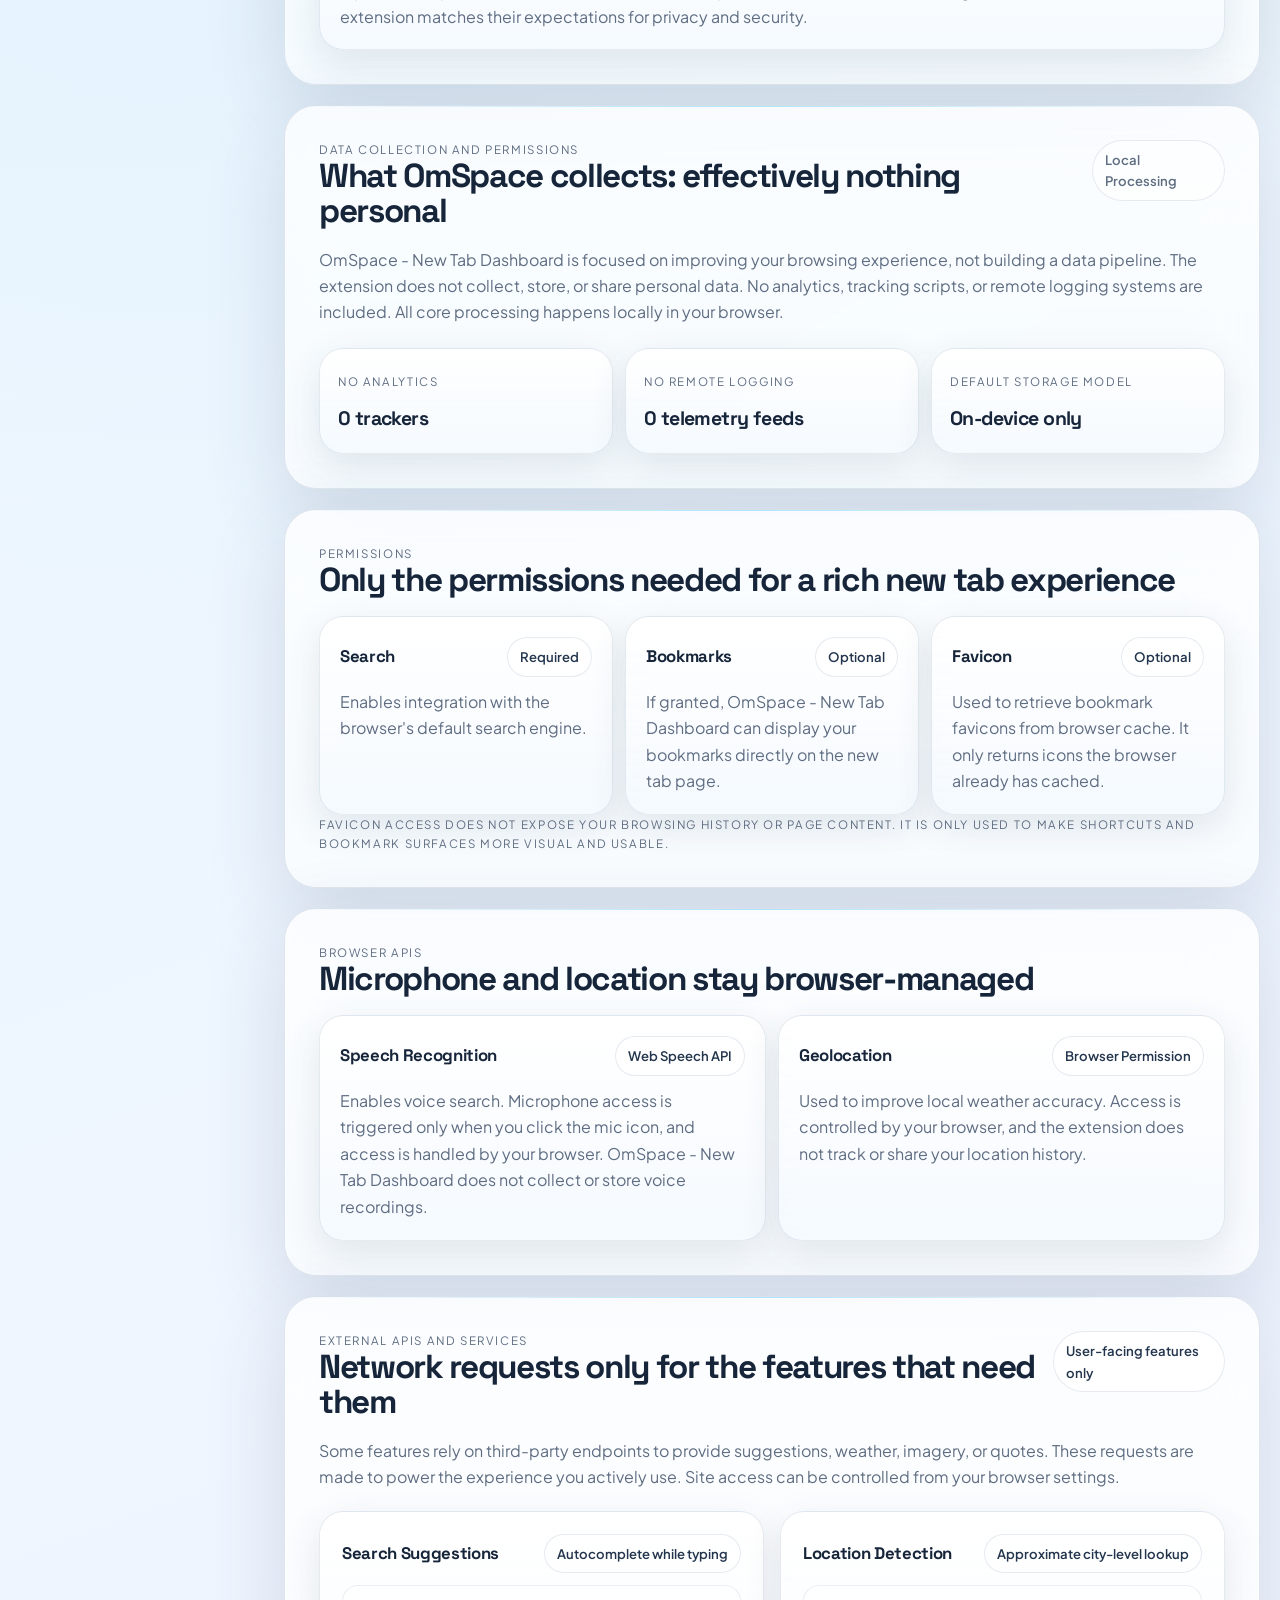
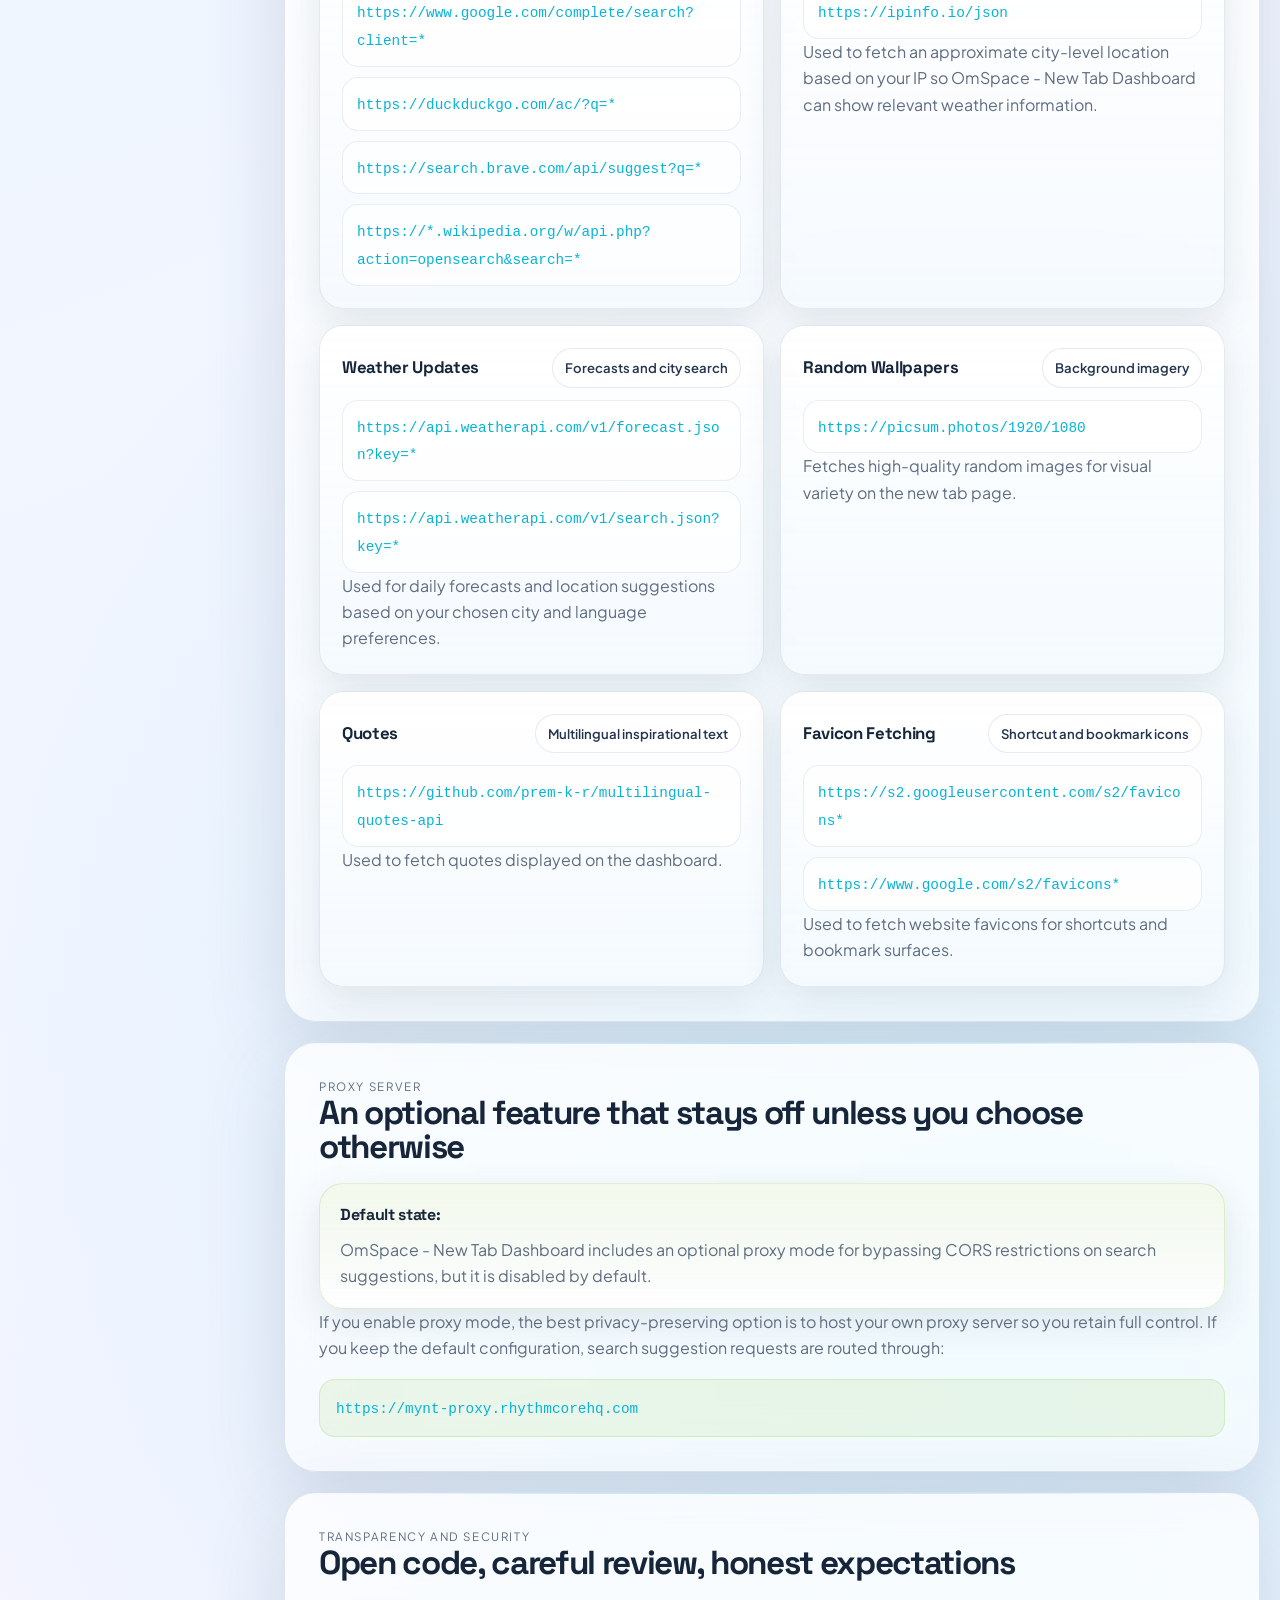
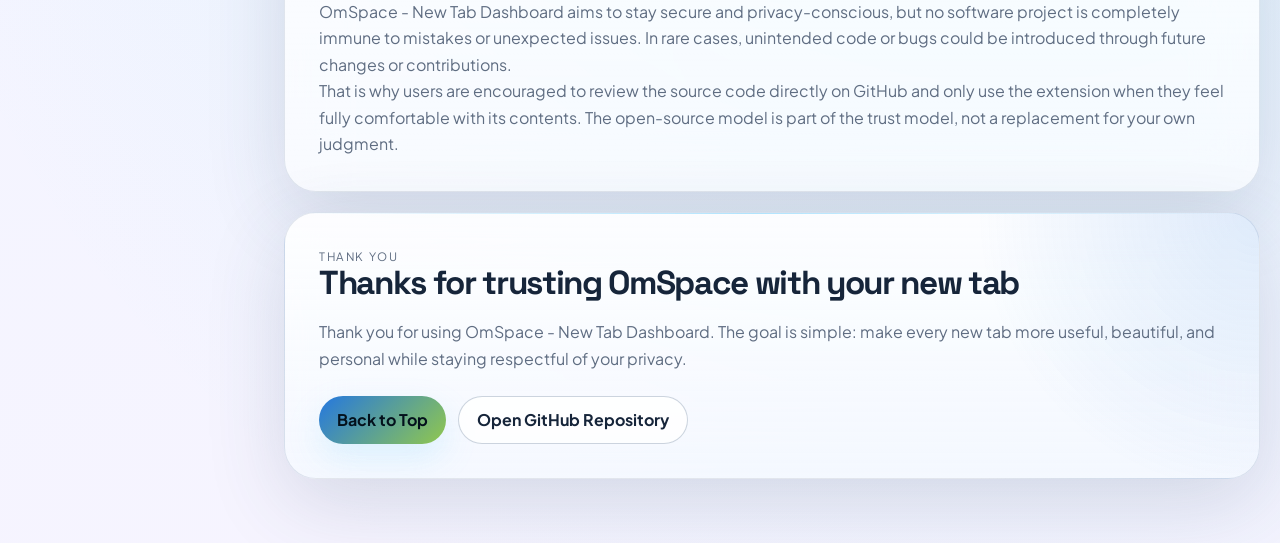
==== commit 479a6618: "Correct OmSpace naming in privacy page" ====
--- a/docs/privacy.html
+++ b/docs/privacy.html
@@ -3,8 +3,8 @@
 <head>
     <meta charset="UTF-8">
     <meta name="viewport" content="width=device-width, initial-scale=1.0">
-    <title>Privacy Policy | MYNT: Material You New Tab</title>
-    <meta name="description" content="Privacy Policy for MYNT: Material You New Tab. Learn what the extension accesses, which services it uses, and how it protects your privacy.">
+    <title>Privacy Policy | OmSpace - New Tab Dashboard</title>
+    <meta name="description" content="Privacy Policy for OmSpace - New Tab Dashboard. Learn what the extension accesses, which services it uses, and how it protects your privacy.">
     <script>
         (() => {
             const storedTheme = localStorage.getItem('privacy-theme');
@@ -40,20 +40,20 @@
                 </div>
                 <div class="brand-row">
                     <div class="brand-mark">
-                        <img class="brand-logo" src="icon-128.png" alt="MYNT extension logo">
+                        <img class="brand-logo" src="icon-128.png" alt="OmSpace - New Tab Dashboard logo">
                     </div>
                     <div>
-                        <p class="brand-label">MYNT Policy Center</p>
-                        <h1>Privacy Policy for MYNT: Material You New Tab</h1>
+                        <p class="brand-label">OmSpace Policy Center</p>
+                        <h1>Privacy Policy for OmSpace - New Tab Dashboard</h1>
                     </div>
                 </div>
                 <p class="hero-lead">
-                    MYNT is an open-source browser extension built to make your new tab feel cleaner,
+                    OmSpace - New Tab Dashboard is an open-source browser extension built to make your new tab feel cleaner,
                     smarter, and more personal without turning your data into a product.
                 </p>
                 <p class="hero-text">
                     It started as a personal HTML, CSS, and JavaScript project, then grew into a public
-                    release for the Firefox and Chrome Web Stores. This page explains exactly what MYNT
+                    release for the Firefox and Chrome Web Stores. This page explains exactly what OmSpace
                     does, which optional permissions it uses, and which external services power certain features.
                 </p>
                 <div class="hero-actions">
@@ -111,7 +111,7 @@
                         <span class="section-badge">Open Source</span>
                     </div>
                     <p>
-                        "MYNT: Material You New Tab" is designed to enhance your browser's default home page and new tab
+                        "OmSpace - New Tab Dashboard" is designed to enhance your browser's default home page and new tab
                         with a more polished, personal, and useful experience. The project was originally built as a personal
                         experiment using plain HTML, CSS, and JavaScript, and later published publicly after receiving strong feedback.
                     </p>
@@ -119,7 +119,7 @@
                         <article class="info-card">
                             <span class="card-index">01</span>
                             <h3>No personal data sale or sharing</h3>
-                            <p>MYNT does not collect, store, or sell personal information for advertising, profiling, or analytics.</p>
+                            <p>OmSpace - New Tab Dashboard does not collect, store, or sell personal information for advertising, profiling, or analytics.</p>
                         </article>
                         <article class="info-card">
                             <span class="card-index">02</span>
@@ -142,7 +142,7 @@
                         </div>
                     </div>
                     <p>
-                        Since release, talented developers from the community have improved MYNT through GitHub contributions.
+                        Since release, talented developers from the community have improved OmSpace - New Tab Dashboard through GitHub contributions.
                         These updates include feature additions, refinements, and bug fixes. Each pull request is reviewed,
                         tested, and verified before being merged so the extension stays stable and trustworthy.
                     </p>
@@ -159,12 +159,12 @@
                     <div class="section-heading">
                         <div>
                             <p class="section-kicker">Data Collection and Permissions</p>
-                            <h2>What MYNT collects: effectively nothing personal</h2>
+                            <h2>What OmSpace collects: effectively nothing personal</h2>
                         </div>
                         <span class="section-badge section-badge-calm">Local Processing</span>
                     </div>
                     <p>
-                        MYNT is focused on improving your browsing experience, not building a data pipeline. The extension does not
+                        OmSpace - New Tab Dashboard is focused on improving your browsing experience, not building a data pipeline. The extension does not
                         collect, store, or share personal data. No analytics, tracking scripts, or remote logging systems are included.
                         All core processing happens locally in your browser.
                     </p>
@@ -204,7 +204,7 @@
                                 <h3>Bookmarks</h3>
                                 <span>Optional</span>
                             </div>
-                            <p>If granted, MYNT can display your bookmarks directly on the new tab page.</p>
+                            <p>If granted, OmSpace - New Tab Dashboard can display your bookmarks directly on the new tab page.</p>
                         </article>
                         <article class="permission-card">
                             <div class="permission-top">
@@ -234,7 +234,7 @@
                             </div>
                             <p>
                                 Enables voice search. Microphone access is triggered only when you click the mic icon, and access is handled by your browser.
-                                MYNT does not collect or store voice recordings.
+                                OmSpace - New Tab Dashboard does not collect or store voice recordings.
                             </p>
                         </article>
                         <article class="api-card">
@@ -283,7 +283,7 @@
                             <ul class="endpoint-list">
                                 <li><code>https://ipinfo.io/json</code></li>
                             </ul>
-                            <p>Used to fetch an approximate city-level location based on your IP so MYNT can show relevant weather information.</p>
+                            <p>Used to fetch an approximate city-level location based on your IP so OmSpace - New Tab Dashboard can show relevant weather information.</p>
                         </article>
 
                         <article class="service-card">
@@ -343,7 +343,7 @@
                     </div>
                     <div class="callout callout-highlight">
                         <strong>Default state:</strong>
-                        <p>MYNT includes an optional proxy mode for bypassing CORS restrictions on search suggestions, but it is disabled by default.</p>
+                        <p>OmSpace - New Tab Dashboard includes an optional proxy mode for bypassing CORS restrictions on search suggestions, but it is disabled by default.</p>
                     </div>
                     <p>
                         If you enable proxy mode, the best privacy-preserving option is to host your own proxy server so you retain full control.
@@ -362,7 +362,7 @@
                         </div>
                     </div>
                     <p>
-                        MYNT aims to stay secure and privacy-conscious, but no software project is completely immune to mistakes or unexpected issues.
+                        OmSpace - New Tab Dashboard aims to stay secure and privacy-conscious, but no software project is completely immune to mistakes or unexpected issues.
                         In rare cases, unintended code or bugs could be introduced through future changes or contributions.
                     </p>
                     <p>
@@ -375,11 +375,11 @@
                     <div class="section-heading">
                         <div>
                             <p class="section-kicker">Thank You</p>
-                            <h2>Thanks for trusting MYNT with your new tab</h2>
-                        </div>
-                    </div>
-                    <p>
-                        Thank you for using MYNT: Material You New Tab. The goal is simple: make every new tab more useful,
+                            <h2>Thanks for trusting OmSpace with your new tab</h2>
+                        </div>
+                    </div>
+                    <p>
+                        Thank you for using OmSpace - New Tab Dashboard. The goal is simple: make every new tab more useful,
                         beautiful, and personal while staying respectful of your privacy.
                     </p>
                     <div class="footer-actions">
